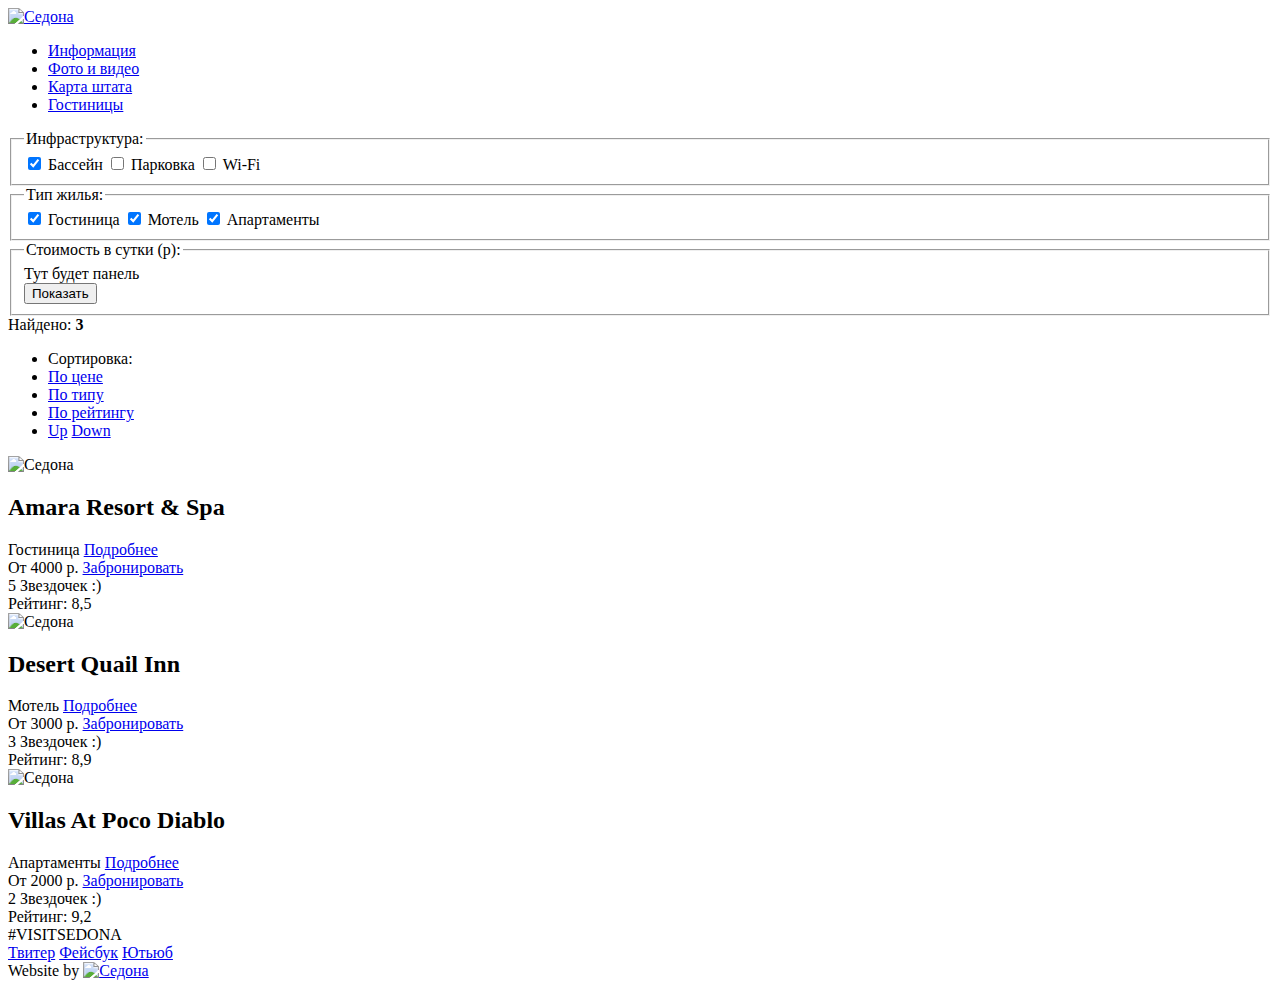
==== hotels.html @ c397ac12 "описание отелей разбили на div столб." ====
<!DOCTYPE html>
<html>

<head>
    <meta charset="utf-8">
    <title>Гостиница</title>
</head>

<body>
    <div class="container">
        <!--HEADER-->
        <header class="page-header">
            <a class="image" href="index.html">
                <img src="http://placehold.it/150x100" alt="Седона" width="150" height="100">
            </a>

            <nav class="main-nav">
                <ul>
                    <li>
                        <a href="#" class="btn">Информация</a>
                    </li>
                    <li>
                        <a href="#" class="btn">Фото и видео</a>
                    </li>

                    <li>
                        <a href="#" class="btn">Карта штата</a>
                    </li>
                    <li>
                        <a href="#" class="btn">Гостиницы</a>
                    </li>
                </ul>
            </nav>
        </header>
        <!--HEADER END-->

        <main>
            <!-- Главное окно - форма, блок фильтра поиска, результаты поиска -->
            <form class="search-hotels-form" action="#" method="get">
                <fieldset>
                    <legend>Инфраструктура:</legend>
                    <input name="arr-infrastructure[]" type="checkbox" id="checkbox-1" checked>
                    <label for="checkbox-1">Бассейн</label>
                    <input name="arr-infrastructure[]" type="checkbox" id="checkbox-2">
                    <label for="checkbox-2">Парковка</label>
                    <input name="arr-infrastructure[]" type="checkbox" id="checkbox-3">
                    <label for="checkbox-3">Wi-Fi</label>
                </fieldset>
                <fieldset>
                    <legend>Тип жилья:</legend>
                    <input name="arr-type-property[]" type="checkbox" id="checkbox-4" checked>
                    <label for="checkbox-4">Гостиница</label>
                    <input name="arr-type-property[]" type="checkbox" id="checkbox-5" checked>
                    <label for="checkbox-5">Мотель</label>
                    <input name="arr-type-property[]" type="checkbox" id="checkbox-6" checked>
                    <label for="checkbox-6">Апартаменты</label>
                </fieldset>
                <fieldset class="slider-form">
                    <legend>Стоимость в сутки (р):</legend>
                    <div>Тут будет панель</div>
                    <button type="submit">Показать</button>
                </fieldset>
            </form>

            <div class="rezult-sort">
                <div class="filter-left-wrapper clearfix">
                    <span class="search-sum">Найдено: <b>3</b></span>
                    <ul class="sort-list">
                        <li class="sort-item sort">Сортировка:</li>
                        <li class="sort-item active"><a href="#">По цене</a></li>
                        <li class="sort-item"><a href="#">По типу</a></li>
                        <li class="sort-item"><a href="#">По рейтингу</a></li>
                        <li class="sort-item arrows">
                            <a class="icon-up-dir" href="#">Up</a>
                            <a class="icon-down-dir active-dir" href="#">Down</a>
                        </li>
                    </ul>
                </div>
            </div>
            <!--ITEM-->
            <article class="result-item">
                <img src="http://placehold.it/150x100" alt="Седона" width="150" height="100">
                <div class="item-info">
                    <h2>Amara Resort &amp; Spa</h2>
                    <div>
                        <span>Гостиница</span>
                        <a href="#" class="btn">Подробнее</a>
                    </div>
                    <div>
                        <span>От 4000 р.</span>
                        <a href="#" class="btn">Забронировать</a>
                    </div>
                </div>
                <div class="rating">
                    <div class="star">5 Звездочек :)</div>
                    <div class="user-rating">Рейтинг: 8,5</div>
                </div>
            </article>
            <!--ITEM END-->
            <!--ITEM-->
            <article class="result-item">
                <img src="http://placehold.it/150x100" alt="Седона" width="150" height="100">
                <div class="item-info">
                    <h2>Desert Quail Inn</h2>
                    <div>
                        <span>Мотель</span>
                        <a href="#" class="btn">Подробнее</a>
                    </div>
                    <div>
                        <span>От 3000 р.</span>
                        <a href="#" class="btn">Забронировать</a>
                    </div>
                </div>
                <div class="rating">
                    <div class="star">3 Звездочек :)</div>
                    <div class="user-rating">Рейтинг: 8,9</div>
                </div>
            </article>
            <!--ITEM END-->
            <!--ITEM-->
            <article class="result-item">
                <img src="http://placehold.it/150x100" alt="Седона" width="150" height="100">
                <div class="item-info">
                    <h2>Villas At Poco Diablo</h2>
                    <div>
                        <span>Апартаменты</span>
                        <a href="#" class="btn">Подробнее</a>
                    </div>
                    <div>
                        <span>От 2000 р.</span>
                        <a href="#" class="btn">Забронировать</a>
                    </div>
                </div>
                <div class="rating">
                    <div class="star">2 Звездочек :)</div>
                    <div class="user-rating">Рейтинг: 9,2</div>
                </div>
            </article>
            <!--ITEM END-->
        </main>
        <!--FOOTER-->
        <footer class="page-footer">
            <div class="footer-tag">
                #VISITSEDONA
            </div>
            <div class="footer-social">
                <a class="socil-btn socil-btn-tw" href="#" target="_blank">Твитер</a>
                <a class="socil-btn socil-btn-fb" href="#" target="_blank">Фейсбук</a>
                <a class="socil-btn socil-btn-youtub" href="#" target="_blank">Ютьюб</a>
            </div>
            <div class="footer-copyright">
                Website by
                <a href="#" target="_blank"><img src="http://placehold.it/150x100" alt="Седона" width="150" height="100"></a>
            </div>
        </footer>
        <!--FOOTER END-->
    </div>
</body>

</html>
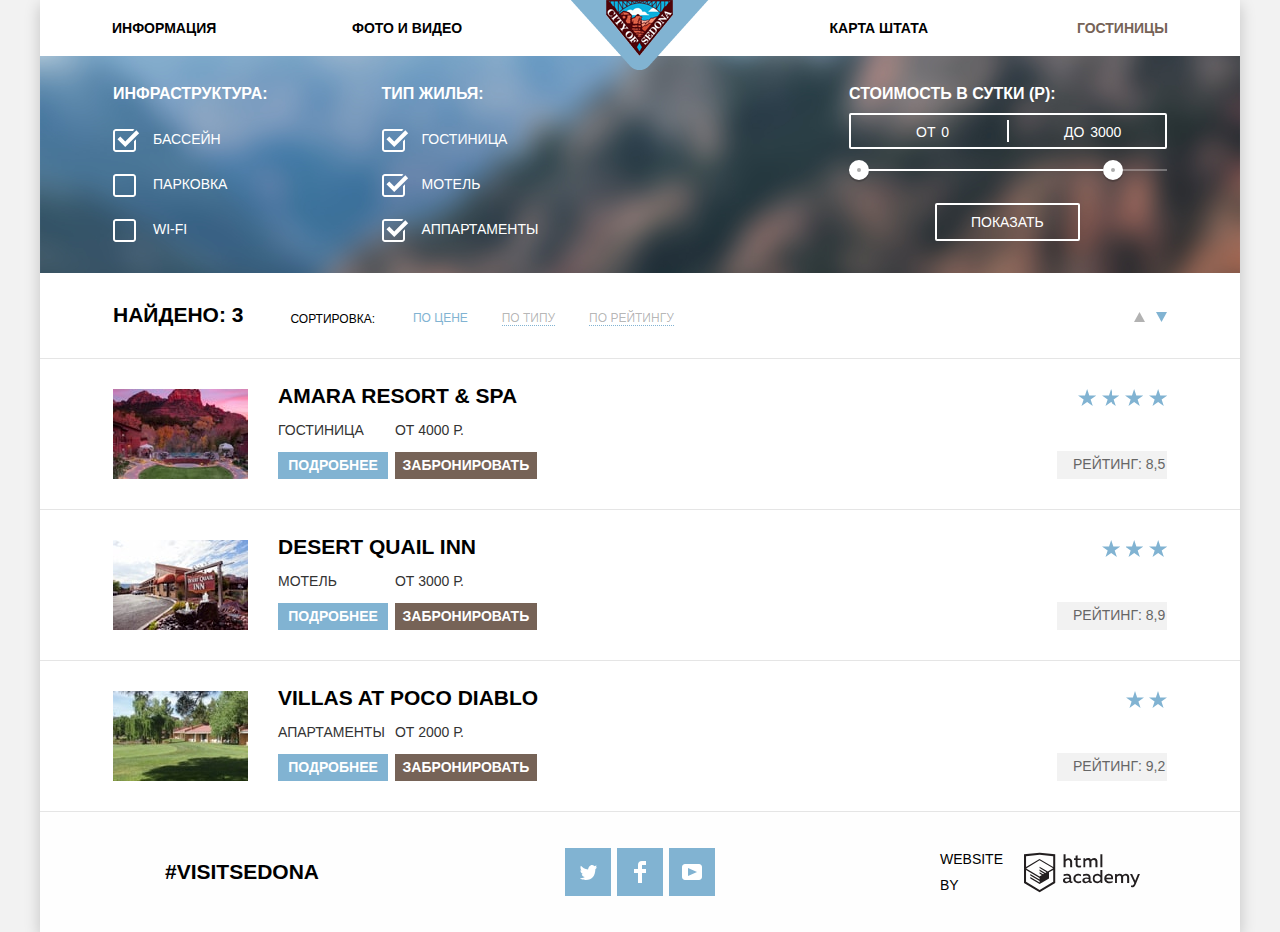
==== commit 0caf42b9: "все кроме интерактивности" ====
--- a/hotels.html
+++ b/hotels.html
@@ -1,159 +1,214 @@
 <!DOCTYPE html>
-<html>
+<html lang="ru">
 
 <head>
     <meta charset="utf-8">
-    <title>Гостиница</title>
+    <title>Выбор гостиницы в Седоне</title>
+    <link href="https://fonts.googleapis.com/css?family=PT+Sans+Narrow:400,700&amp;subset=cyrillic" rel="stylesheet">
+    <link href="css/normalize.css" rel="stylesheet">
+    <link href="css/style.css" rel="stylesheet">
 </head>
 
 <body>
     <div class="container">
-        <!--HEADER-->
         <header class="page-header">
-            <a class="image" href="index.html">
-                <img src="http://placehold.it/150x100" alt="Седона" width="150" height="100">
+            <a class="header-logo" href="index.html">
+                <img src="img/logo.png" alt="Логотип Седона">
             </a>
-
-            <nav class="main-nav">
-                <ul>
-                    <li>
-                        <a href="#" class="btn">Информация</a>
-                    </li>
-                    <li>
-                        <a href="#" class="btn">Фото и видео</a>
-                    </li>
-
-                    <li>
-                        <a href="#" class="btn">Карта штата</a>
-                    </li>
-                    <li>
-                        <a href="#" class="btn">Гостиницы</a>
-                    </li>
+            <nav class="main-navigation">
+                <ul class="site-navigation">
+                    <li><a href="#">Информация</a></li>
+                    <li><a href="#">Фото и видео</a></li>
+                    <li><a href="#">Карта штата</a></li>
+                    <li><a class="site-navigation-current">Гостиницы</a></li>
                 </ul>
             </nav>
         </header>
-        <!--HEADER END-->
-
         <main>
-            <!-- Главное окно - форма, блок фильтра поиска, результаты поиска -->
-            <form class="search-hotels-form" action="#" method="get">
-                <fieldset>
-                    <legend>Инфраструктура:</legend>
-                    <input name="arr-infrastructure[]" type="checkbox" id="checkbox-1" checked>
-                    <label for="checkbox-1">Бассейн</label>
-                    <input name="arr-infrastructure[]" type="checkbox" id="checkbox-2">
-                    <label for="checkbox-2">Парковка</label>
-                    <input name="arr-infrastructure[]" type="checkbox" id="checkbox-3">
-                    <label for="checkbox-3">Wi-Fi</label>
-                </fieldset>
-                <fieldset>
-                    <legend>Тип жилья:</legend>
-                    <input name="arr-type-property[]" type="checkbox" id="checkbox-4" checked>
-                    <label for="checkbox-4">Гостиница</label>
-                    <input name="arr-type-property[]" type="checkbox" id="checkbox-5" checked>
-                    <label for="checkbox-5">Мотель</label>
-                    <input name="arr-type-property[]" type="checkbox" id="checkbox-6" checked>
-                    <label for="checkbox-6">Апартаменты</label>
-                </fieldset>
-                <fieldset class="slider-form">
-                    <legend>Стоимость в сутки (р):</legend>
-                    <div>Тут будет панель</div>
-                    <button type="submit">Показать</button>
-                </fieldset>
-            </form>
-
-            <div class="rezult-sort">
-                <div class="filter-left-wrapper clearfix">
-                    <span class="search-sum">Найдено: <b>3</b></span>
-                    <ul class="sort-list">
-                        <li class="sort-item sort">Сортировка:</li>
-                        <li class="sort-item active"><a href="#">По цене</a></li>
-                        <li class="sort-item"><a href="#">По типу</a></li>
-                        <li class="sort-item"><a href="#">По рейтингу</a></li>
-                        <li class="sort-item arrows">
-                            <a class="icon-up-dir" href="#">Up</a>
-                            <a class="icon-down-dir active-dir" href="#">Down</a>
+            <h1 class="visually-hidden">Выбор гостиницы в Седоне</h1>
+            <section class="filters">
+                <h2 class="visually-hidden">Фильтр гостиниц</h2>
+                <form class="filter-hotels" name="filter-hotels" action="https://echo.htmlacademy.ru" method="get">
+                    <fieldset class="filter-infrastructure">
+                        <legend class="legend legend-checkbox">Инфраструктура:</legend>
+                        <label class="filter-checkbox">
+                <input class="visually-hidden" type="checkbox" name="infrastructure" value="pool" checked>
+                <span class="checkbox-indicator"></span>
+                Бассейн    
+              </label>
+                        <label class="filter-checkbox">
+                <input class="visually-hidden" type="checkbox" name="infrastructure" value="parking">
+                <span class="checkbox-indicator"></span>
+                Парковка
+              </label>
+                        <label class="filter-checkbox">
+                <input class="visually-hidden" type="checkbox" name="infrastructure" value="wi-fi">
+                <span class="checkbox-indicator"></span>
+                WI-FI
+              </label>
+                    </fieldset>
+                    <fieldset class="fillter-hotel-type">
+                        <legend class="legend legend-checkbox">Тип жилья:</legend>
+                        <label class="filter-checkbox">
+                <input class="visually-hidden" type="checkbox" name="type" value="hotel" checked>
+                <span class="checkbox-indicator"></span>
+                Гостиница                
+              </label>
+                        <label class="filter-checkbox">
+                <input class="visually-hidden" type="checkbox" name="type" value="motel" checked>
+                <span class="checkbox-indicator"></span>
+                Мотель              
+              </label>
+                        <label class="filter-checkbox">
+                <input class="visually-hidden" type="checkbox" name="type" value="appartaments" checked>
+                <span class="checkbox-indicator"></span>
+                Аппартаменты
+              </label>
+                    </fieldset>
+                    <fieldset class="filter-hotel-costs">
+                        <legend class="legend">Стоимость в сутки (р):</legend>
+                        <div class="priсe-controls">
+                            <label class="price-min">от 
+                  <input type="text" name="price-min" value="0">
+                </label>
+                            <label class="price-max">до 
+                  <input type="text" name="price-max" value="3000">
+                </label>
+                        </div>
+                        <div class="range-controls">
+                            <div class="scale">
+                                <div class="bar"></div>
+                            </div>
+                            <div class="range-toggle range-toggle-min" tabindex="0">
+                                <span class="visually-hidden">Выбор минимального значения цены</span>
+                            </div>
+                            <div class="range-toggle range-toggle-max" tabindex="0">
+                                <span class="visually-hidden">Выбор максимального значения цены</span>
+                            </div>
+                        </div>
+                        <button type="submit" class="button">Показать</button>
+                    </fieldset>
+                </form>
+            </section>
+            <section class="selection-results">
+                <h2 class="visually-hidden">Сортировка результатов поиска</h2>
+                <p>Найдено:
+                    <span class="number-results">3</span>
+                </p>
+                <p>Сортировка:</p>
+                <ul class="selection-result-type-list">
+                    <li class="selection-result-type-item selection-result-current">По цене</li>
+                    <li class="selection-result-type-item"><a href="#">По типу</a></li>
+                    <li class="selection-result-type-item"><a href="#">По рейтингу</a></li>
+                </ul>
+                <span class="selection-result-ranging">
+            <a href="#">
+              <svg class="icon" xmlns="http://www.w3.org/2000/svg" width="11" height="10" viewBox="0 0 11 10">
+              <path d="M5.5 0L0 10h11z"/>
+              </svg>
+            </a>
+            <a class="selection-result-ranging-current" href="#">
+              <svg class="icon" xmlns="http://www.w3.org/2000/svg" width="11" height="10" viewBox="0 0 11 10">
+              <path d="M5.5 10L0 0h11"/>
+              </svg>
+            </a>
+          </span>
+            </section>
+            <section class="results">
+                <h2 class="visually-hidden">Результаты поиска</h2>
+                <ul class="results-list">
+                    <li class="results-item">
+                        <img src="img/amara-resort-and-spa.jpg" width="135" height="90" alt="Фото Amara resort &amp; spa">
+                        <div class="about-hotel">
+                            <p class="hotel-name">
+                                <a href="#">Amara resort &amp; spa</a>
+                            </p>
+                            <span class="hotel-type">Гостиница</span>
+                            <span class="hotel-costs">от 4000 Р.</span>
+                            <button type="button" class="button more-button">Подробнее</button>
+                            <button type="button" class="button reservation-button">Забронировать</button>
+                        </div>
+                        <div class="rating">
+                            <p class="star four-star">
+                                <span class="visually-hidden">Четыре звезды</span>
+                            </p>
+                            <p class="rating-value">Рейтинг: 8,5</p>
+                        </div>
+                    </li>
+                    <li class="results-item">
+                        <img src="img/desert-quail-inn.jpg" width="135" height="90" alt="Фото Desert quail inn">
+                        <div class="about-hotel">
+                            <p class="hotel-name">
+                                <a href="#">Desert quail inn</a>
+                            </p>
+                            <span class="hotel-type">Мотель</span>
+                            <span class="hotel-costs">от 3000 Р.</span>
+                            <button type="button" class="button more-button">Подробнее</button>
+                            <button type="button" class="button reservation-button">Забронировать</button>
+                        </div>
+                        <div class="rating">
+                            <p class="star three-star">
+                                <span class="visually-hidden">Три звезды</span>
+                            </p>
+                            <p class="rating-value">Рейтинг: 8,9</p>
+                        </div>
+                    </li>
+                    <li class="results-item">
+                        <img src="img/villas-at-poco-diablo.jpg" width="135" height="90" alt="Фото Villas at poco Diablo">
+                        <div class="about-hotel">
+                            <p class="hotel-name">
+                                <a href="#">Villas at poco Diablo</a>
+                            </p>
+                            <span class="hotel-type">Апартаменты</span>
+                            <span class="hotel-costs">от 2000 Р.</span>
+                            <button type="button" class="button more-button">Подробнее</button>
+                            <button type="button" class="button reservation-button">Забронировать</button>
+                        </div>
+                        <div class="rating">
+                            <p class="star two-star">
+                                <span class="visually-hidden">Две звезды</span>
+                            </p>
+                            <p class="rating-value">Рейтинг: 9,2</p>
+                        </div>
+                    </li>
+                </ul>
+            </section>
+            <!--end .results -->
+        </main>
+        <footer class="main-footer">
+            <div class="footer-container">
+                <p class="footer-text">#VISITSEDONA</p>
+                <div class="footer-social">
+                    <ul>
+                        <li>
+                            <a class="social-button" href="#">
+                                <span class="visually-hidden">Twitter</span>
+                                <svg xmlns="http://www.w3.org/2000/svg" xmlns:xlink="http://www.w3.org/1999/xlink" width="17" height="15" viewBox="0 0 17 15"><path fill="#FFF" d="M10.95.144c1.685-.496 2.984.27 3.577 1.179.673-.231 1.331-.481 2.011-.708a2.345 2.345 0 0 1-.857 1.768c.685.17 1.304-.491 1.304-.491-.169 1-1.006 1.788-1.563 2.024-.231 6.75-3.175 11.217-10.077 11.082h-.446c-.41 0-4.164-.46-4.898-1.887 2.271.196 3.893-.422 4.693-1.177-.96-.3-2.679-.477-2.979-2.95.349.106.564.228 1.19.119C1.705 8.247.374 7.53.448 5.33c.285.328 1.067.536 1.34.472C1.085 5.561-.182 2.442.894.85c1.818 1.854 3.735 3.606 7.152 3.773C8.254 2.33 9.183.793 10.95.144z"/></svg>
+                            </a>
+                        </li>
+                        <li>
+                            <a class="social-button" href="#">
+                                <span class="visually-hidden">Facebook</span>
+                                <svg xmlns="http://www.w3.org/2000/svg" width="12" height="22" viewBox="0 0 12 22"><path fill="#FFF" d="M12 4V0H8a4 4 0 0 0-4 4v4H0v4h4v10h4V12h4V8H8V4h4z"/></svg>
+                            </a>
+                        </li>
+                        <li>
+                            <a class="social-button" href="#">
+                                <span class="visually-hidden">Youtube</span>
+                                <svg xmlns="http://www.w3.org/2000/svg" xmlns:xlink="http://www.w3.org/1999/xlink" width="20" height="16" viewBox="0 0 20 16"><path fill="#FFF" d="M17 0H3C1.35 0 0 1.35 0 3v10c0 1.65 1.35 3 3 3h14c1.65 0 3-1.35 3-3V3c0-1.65-1.35-3-3-3zM6.027 11.998V4.002L15.014 8l-8.987 3.998z"/></svg>
+                            </a>
                         </li>
                     </ul>
                 </div>
-            </div>
-            <!--ITEM-->
-            <article class="result-item">
-                <img src="http://placehold.it/150x100" alt="Седона" width="150" height="100">
-                <div class="item-info">
-                    <h2>Amara Resort &amp; Spa</h2>
-                    <div>
-                        <span>Гостиница</span>
-                        <a href="#" class="btn">Подробнее</a>
-                    </div>
-                    <div>
-                        <span>От 4000 р.</span>
-                        <a href="#" class="btn">Забронировать</a>
-                    </div>
+                <div class="copyright">
+                    <p class="copyright-text">website by</p>
+                    <a class="logohtmlacademy" href="https://htmlacademy.ru/intensive/htmlcss">
+                        <span class="visually-hidden">html academy</span>
+                        <svg id="Layer_1" data-name="Layer 1" xmlns="http://www.w3.org/2000/svg" width="116" height="41" viewBox="0 0 108.08 36.85"><title>logo-htmlacademy-small1</title><path d="M44.61,26.88a2,2,0,0,0,.55-0.1v1.33a3.25,3.25,0,0,1-1.18.21,1.67,1.67,0,0,1-1.67-1,4.84,4.84,0,0,1-3.14,1.08c-1.51,0-2.91-.83-2.91-2.55,0-2.13,2-2.79,3.71-2.79a11.08,11.08,0,0,1,2.17.25v-0.3c0-1-.76-1.77-2.19-1.77a7.42,7.42,0,0,0-3,.64v-1.7a10.21,10.21,0,0,1,3.19-.55c2.36,0,3.81,1.12,3.81,3.65v3a0.54,0.54,0,0,0,.49.59h0.17Zm-6.44-1.13A1.35,1.35,0,0,0,39.63,27h0.11a3.39,3.39,0,0,0,2.41-1V24.58a9.72,9.72,0,0,0-1.81-.21c-1,0-2.16.33-2.16,1.38h0Zm12.36-6.11a5,5,0,0,1,2.57.64V22a4.08,4.08,0,0,0-2.3-.7,2.75,2.75,0,1,0,0,5.49,5,5,0,0,0,2.43-.64v1.71a6.27,6.27,0,0,1-2.76.57A4.21,4.21,0,0,1,46,24.51q0-.21,0-0.41a4.32,4.32,0,0,1,4.18-4.46h0.38Zm12.17,7.24a2,2,0,0,0,.55-0.1v1.33a3.25,3.25,0,0,1-1.18.21,1.67,1.67,0,0,1-1.67-1,4.84,4.84,0,0,1-3.14,1.08c-1.51,0-2.91-.83-2.91-2.55,0-2.13,2-2.79,3.71-2.79a11.08,11.08,0,0,1,2.17.25v-0.3c0-1-.76-1.77-2.19-1.77a7.42,7.42,0,0,0-3,.64v-1.7a10.21,10.21,0,0,1,3.19-.55c2.36,0,3.81,1.12,3.81,3.65v3a0.54,0.54,0,0,0,.49.59h0.17Zm-6.44-1.13A1.35,1.35,0,0,0,57.73,27h0.11a3.39,3.39,0,0,0,2.41-1V24.58a9.72,9.72,0,0,0-1.81-.21c-1.06,0-2.16.33-2.16,1.38h0ZM73,16V28.2H71.35V26.88a3.88,3.88,0,0,1-3.19,1.54,4.4,4.4,0,0,1,0-8.78,3.81,3.81,0,0,1,3,1.3V16H73Zm-4.53,5.22a2.76,2.76,0,1,0,0,5.52A2.86,2.86,0,0,0,71.15,25V23A2.91,2.91,0,0,0,68.49,21.27ZM79,19.64c3.31,0,4.46,2.68,3.92,5.09H76.7c0.21,1.5,1.67,2.11,3.19,2.11a6.11,6.11,0,0,0,2.64-.59v1.6a7.14,7.14,0,0,1-3,.57C77,28.42,74.78,27,74.78,24a4.18,4.18,0,0,1,4-4.39H79Zm0.09,1.54a2.28,2.28,0,0,0-2.44,2.1v0.06H81.3A2,2,0,0,0,79.13,21.18Zm5.73,7V19.87h1.65v1a3.81,3.81,0,0,1,2.78-1.27A2.86,2.86,0,0,1,91.89,21a4.12,4.12,0,0,1,2.91-1.33A3.06,3.06,0,0,1,98,23V28.2h-1.9V23.05a1.59,1.59,0,0,0-1.42-1.75H94.42a2.8,2.8,0,0,0-2.07,1.12V28.2h-1.9V23.05A1.59,1.59,0,0,0,89,21.31H88.8a3,3,0,0,0-2.21,1.29v5.63H84.86Zm21.31-8.33h1.9l-3.91,9.46c-0.9,2.17-2.09,2.86-3.35,2.86a4.76,4.76,0,0,1-1.1-.14V30.46a2.86,2.86,0,0,0,.85.12c0.9,0,1.58-.64,2.07-1.9l0.17-.42-4-8.4h2l2.86,6.29ZM38.73,1.46V6.22a3.81,3.81,0,0,1,2.7-1.14,3.25,3.25,0,0,1,3.44,3.4v5.15H43V8.72a1.81,1.81,0,0,0-1.61-2h-0.3a2.93,2.93,0,0,0-2.32,1.39v5.52h-1.9V1.46h1.9ZM49.94,2.31v3h3V6.91h-3v3.81c0,1.1.5,1.46,1.58,1.46a4.49,4.49,0,0,0,1.69-.33v1.6A6.8,6.8,0,0,1,51,13.8a2.55,2.55,0,0,1-2.86-2.74V6.89H46.58V5.26h1.5V2.74Zm5.4,11.31V5.28H57v1A3.81,3.81,0,0,1,59.77,5a2.86,2.86,0,0,1,2.6,1.33A4.12,4.12,0,0,1,65.28,5,3.06,3.06,0,0,1,68.44,8.4v5.21h-1.9V8.46a1.59,1.59,0,0,0-1.42-1.75H64.89a2.8,2.8,0,0,0-2.07,1.12v5.78h-1.9V8.46A1.59,1.59,0,0,0,59.5,6.71H59.27A3,3,0,0,0,57.06,8v5.63H55.34ZM71.17,1.45H73V13.6H71.17V1.45ZM14.71,0H14.55L0,1.54V28.21l14.55,8.66,14.55-8.66V1.54Zm12.5,27.1L14.55,34.64,1.9,27.12V16.18l12.59,7.5V25L5.86,19.9v1.31l8.68,5.21v1.39L5.87,22.65V24l8.68,5.21,8.75-5.24V18.31L27.2,16V27.12Zm0-12.53-3.48,2-1.6,1L14.51,13v1.31L21,18.23H21l-0.14.09-1,.54-5.37-3.2V17l4.24,2.52-1,.67-3.2-1.9v1.31l2.1,1.24L14.5,22.1,2,14.65,14.51,7.11Zm0-1.32L14.49,5.76,1.91,13.25v-10L14.56,1.92,27.21,3.25v10h0Z" transform="translate(0 -0.02)" fill="#231f20"/></svg>
+                    </a>
                 </div>
-                <div class="rating">
-                    <div class="star">5 Звездочек :)</div>
-                    <div class="user-rating">Рейтинг: 8,5</div>
-                </div>
-            </article>
-            <!--ITEM END-->
-            <!--ITEM-->
-            <article class="result-item">
-                <img src="http://placehold.it/150x100" alt="Седона" width="150" height="100">
-                <div class="item-info">
-                    <h2>Desert Quail Inn</h2>
-                    <div>
-                        <span>Мотель</span>
-                        <a href="#" class="btn">Подробнее</a>
-                    </div>
-                    <div>
-                        <span>От 3000 р.</span>
-                        <a href="#" class="btn">Забронировать</a>
-                    </div>
-                </div>
-                <div class="rating">
-                    <div class="star">3 Звездочек :)</div>
-                    <div class="user-rating">Рейтинг: 8,9</div>
-                </div>
-            </article>
-            <!--ITEM END-->
-            <!--ITEM-->
-            <article class="result-item">
-                <img src="http://placehold.it/150x100" alt="Седона" width="150" height="100">
-                <div class="item-info">
-                    <h2>Villas At Poco Diablo</h2>
-                    <div>
-                        <span>Апартаменты</span>
-                        <a href="#" class="btn">Подробнее</a>
-                    </div>
-                    <div>
-                        <span>От 2000 р.</span>
-                        <a href="#" class="btn">Забронировать</a>
-                    </div>
-                </div>
-                <div class="rating">
-                    <div class="star">2 Звездочек :)</div>
-                    <div class="user-rating">Рейтинг: 9,2</div>
-                </div>
-            </article>
-            <!--ITEM END-->
-        </main>
-        <!--FOOTER-->
-        <footer class="page-footer">
-            <div class="footer-tag">
-                #VISITSEDONA
-            </div>
-            <div class="footer-social">
-                <a class="socil-btn socil-btn-tw" href="#" target="_blank">Твитер</a>
-                <a class="socil-btn socil-btn-fb" href="#" target="_blank">Фейсбук</a>
-                <a class="socil-btn socil-btn-youtub" href="#" target="_blank">Ютьюб</a>
-            </div>
-            <div class="footer-copyright">
-                Website by
-                <a href="#" target="_blank"><img src="http://placehold.it/150x100" alt="Седона" width="150" height="100"></a>
             </div>
         </footer>
-        <!--FOOTER END-->
     </div>
 </body>
 
--- a/css/style.css
+++ b/css/style.css
@@ -0,0 +1,994 @@
+﻿body {
+    margin: 0px;
+    padding: 0px;
+    font-family: "PT Sans", Arial, sans-serif;
+    font-size: 14px;
+    line-height: 21px;
+    font-weight: normal;
+    text-transform: uppercase;
+    color: #333333;
+    background-color: #f2f2f2;
+}
+
+a {
+    text-decoration: none;
+}
+
+.container {
+    width: 1200px;
+    margin: 0 auto;
+    background-color: #ffffff;
+    box-shadow: 0 5px 15px 0 rgba(0, 1, 1, 0.2);
+}
+
+.visually-hidden {
+    position: absolute;
+    width: 1px;
+    height: 1px;
+    margin: -1px;
+    border: 0;
+    padding: 0;
+    clip: rect(0 0 0 0);
+    overflow: hidden;
+}
+
+.page-header {
+    position: relative;
+}
+
+.header-logo {
+    position: absolute;
+    top: 0px;
+    left: 531px;
+}
+
+.main-navigation {
+    font-size: 14px;
+    line-height: 26px;
+    font-weight: bold;
+    color: #000000;
+}
+
+.site-navigation {
+    display: flex;
+    width: 1056px;
+    margin: 0 72px;
+    padding: 0;
+    flex-wrap: wrap;
+    list-style: none;
+}
+
+.site-navigation li {
+    width: 240px;
+    padding: 15px 0;
+}
+
+.site-navigation li:nth-child(4n+2) {
+    margin-right: auto;
+}
+
+.site-navigation li:nth-child(4n+1),
+.site-navigation li:nth-child(4n+2) {
+    text-align: left;
+}
+
+.site-navigation li:nth-child(4n+3),
+.site-navigation li:nth-child(4n+4) {
+    text-align: right;
+}
+
+.site-navigation a {
+    color: #000000;
+}
+
+.site-navigation a:hover,
+.site-navigation a:focus {
+    color: #81b3d2;
+}
+
+.site-navigation a:active {
+    color: rgba(0, 0, 0, 0.3);
+}
+
+.site-navigation .site-navigation-current,
+.site-navigation .site-navigation-current:hover,
+.site-navigation .site-navigation-current:focus,
+.site-navigation .site-navigation-current:active {
+    color: #766357;
+}
+
+
+/* тело индекса*/
+
+.info-sedona {
+    text-align: center;
+}
+
+.promo-container {
+    width: 570px;
+    margin: 50px auto 0 auto;
+}
+
+.promo-title {
+    margin: 0 0 30px 0;
+    font-size: 21px;
+    line-height: 26px;
+    font-weight: bold;
+    color: #000000;
+}
+
+.promo-container p {
+    margin: 0 0 55px 0;
+}
+
+.main-reasons {
+    display: flex;
+    justify-content: space-between;
+    background-color: #81b3d2;
+}
+
+.main-reasons span
+/* доработать  отступ*/
+
+.reason-item {
+    padding: 0 45px;
+    text-align: center;
+    color: #ffffff;
+}
+
+.main-reasons:nth-child(2) .reason-item {
+    padding: 0 60px;
+}
+
+.features {
+    display: -webkit-box;
+    display: -ms-flexbox;
+    display: flex;
+    -webkit-box-pack: justify;
+    -ms-flex-pack: justify;
+    justify-content: space-between;
+    background-color: #81b3d2;
+}
+
+.features-text {
+    -webkit-box-sizing: border-box;
+    box-sizing: border-box;
+    width: 400px;
+    padding: 0 45px;
+    text-align: center;
+    color: #ffffff;
+}
+
+.features:nth-child(2) .features-text {
+    padding: 0 60px;
+}
+
+.features-text-title {
+    width: 200px;
+    margin: 45px auto 2px auto;
+    font-size: 21px;
+    line-height: 21px;
+    font-weight: bold;
+}
+
+.features-photo {
+    -webkit-box-sizing: border-box;
+    box-sizing: border-box;
+    width: 800px;
+    line-height: 0;
+}
+
+.features-text p {
+    margin: 23px auto;
+}
+
+.our-services-list {
+    display: flex;
+    margin: 0;
+    padding: 0;
+    list-style: none;
+    text-align: center;
+}
+
+.our-services-item {
+    width: 400px;
+}
+
+.our-services-title {
+    margin: 0;
+    padding-top: 160px;
+    padding-bottom: 25px;
+    font-size: 21px;
+    line-height: 21px;
+    font-weight: bold;
+    color: #000000;
+}
+
+.our-services-item:first-child {
+    background-image: url("../img/icon-house.svg");
+    background-repeat: no-repeat;
+    background-position: 162px 60px;
+}
+
+.our-services-item:nth-child(2) {
+    background-image: url("../img/icon-burger.svg");
+    background-repeat: no-repeat;
+    background-position: 159px 61px;
+}
+
+.our-services-item:last-child {
+    background-image: url("../img/icon-gift.svg");
+    background-repeat: no-repeat;
+    background-position: 168px 56px;
+}
+
+.our-services-item p {
+    padding: 0 50px 0 50px;
+    margin: 0 0 82px 0;
+}
+
+.advantages {
+    padding-bottom: 40px;
+    margin-bottom: 47px;
+    text-align: center;
+    background-color: #eeeeee;
+}
+
+.advantages-list {
+    display: flex;
+    margin: 0;
+    padding: 0;
+    list-style: none;
+}
+
+.advantages-item {
+    width: 400px;
+}
+
+.advantages h3 {
+    width: 120px;
+    margin: 48px auto 25px auto;
+    font-size: 21px;
+    line-height: 21px;
+    font-weight: bold;
+    color: #000000;
+}
+
+.advantages p {
+    margin: 20px auto;
+    width: 270px;
+}
+
+.hotel-search {
+    position: relative;
+    text-align: center;
+}
+
+.hotel-search p {
+    margin: 25px 0 0 0;
+    font-size: 14px;
+    line-height: 24px;
+}
+
+.hotel-search b {
+    font-size: 30px;
+    line-height: 36px;
+    font-weight: bold;
+}
+
+.button {
+    font-family: "PT Sans", Arial, sans-serif;
+    font-size: 21px;
+    line-height: 26px;
+    font-weight: bold;
+    text-transform: uppercase;
+    text-align: center;
+    vertical-align: middle;
+    color: #ffffff;
+    border: none;
+}
+
+.hotel-search-button {
+    box-sizing: border-box;
+    width: 568px;
+    height: 86px;
+    margin-top: 47px;
+}
+
+.hotel-search-button,
+.reservation-button {
+    background-color: #766357;
+}
+
+.hotel-search-button:hover,
+.hotel-search-button:focus,
+.reservation-button:hover,
+.reservation-button:focus {
+    background-color: #604e43;
+}
+
+.hotel-search-button:active,
+.reservation-button:active {
+    background-color: #503e33;
+    color: rgba(255, 255, 255, 0.3);
+}
+
+.search-form {
+    position: absolute;
+    bottom: -396px;
+    left: 316px;
+    min-height: 396px;
+    width: 568px;
+    box-sizing: border-box;
+    padding: 55px;
+    background-color: #ffffff;
+    box-shadow: 0 7px 15px 0 rgba(0, 1, 1, 0.15);
+}
+
+.form-hotel-search {
+    display: flex;
+    flex-wrap: wrap;
+    justify-content: space-between;
+    font-size: 14px;
+    line-height: 26px;
+    font-weight: bold;
+    color: #000000;
+}
+
+.form-hotel-search-item {
+    position: relative;
+    display: flex;
+    margin-bottom: 29px;
+    justify-content: space-between;
+    width: 458px;
+}
+
+.half-line {
+    width: 226px;
+    margin-bottom: 54px;
+}
+
+.half-line:last-of-type label {
+    padding-left: 52px;
+}
+
+.form-hotel-search label {
+    display: block;
+    box-sizing: border-box;
+    width: 100px;
+    height: 38px;
+    padding: 6px 0;
+    text-align: left;
+}
+
+.icon-button {
+    width: 40px;
+    height: 38px;
+    padding: 0;
+    margin: 0;
+    background-color: #f2f2f2;
+    border: none;
+}
+
+.calendar {
+    display: flex;
+    position: absolute;
+    top: 0;
+    right: 0;
+    justify-content: center;
+    align-items: center;
+    fill: #cacaca;
+}
+
+.calendar:hover,
+.calendar:focus {
+    fill: #000000;
+}
+
+.calendar:active {
+    fill: #81b3d2;
+}
+
+.minus {
+    position: absolute;
+    top: 0;
+    right: 74px;
+}
+
+.minus:after {
+    content: "";
+    position: absolute;
+    top: 18px;
+    left: 14px;
+    width: 12px;
+    height: 3px;
+    background-image: url("../img/plus-minus.png");
+    background-repeat: no-repeat;
+    background-position: 0 -4px;
+}
+
+.plus {
+    position: absolute;
+    top: 0;
+    right: 0;
+}
+
+.plus:after {
+    content: "";
+    position: absolute;
+    top: 14px;
+    right: 14px;
+    width: 11px;
+    height: 11px;
+    background-image: url("../img/plus-minus.png");
+    background-repeat: no-repeat;
+    background-position: -19px 0;
+}
+
+.minus:hover:after,
+.minus:focus:after {
+    background-position: -37px -4px;
+}
+
+.minus:active:after {
+    background-position: -74px -4px;
+}
+
+.plus:hover:after,
+.plus:focus:after {
+    background-position: -56px 0;
+}
+
+.plus:active:after {
+    background-position: -93px 0;
+}
+
+.input-date {
+    display: block;
+    box-sizing: border-box;
+    width: 306px;
+    height: 38px;
+    padding-left: 10px;
+    margin-right: 40px;
+}
+
+.input-number {
+    width: 34px;
+    height: 38px;
+    padding-left: 10px;
+    margin: 0 40px;
+    box-sizing: border-box;
+}
+
+.form-hotel-search-button {
+    width: 460px;
+    height: 60px;
+}
+
+.form-hotel-search-button,
+.more-button {
+    background-color: #81b3d2;
+}
+
+.form-hotel-search-button:hover,
+.form-hotel-search-button:focus,
+.more-button:hover,
+.more-button:focus {
+    background-color: #669ec0;
+}
+
+.form-hotel-search-button:active,
+.more-button:active {
+    background-color: #5496bd;
+    color: rgba(255, 255, 255, 0.3);
+}
+
+.form-hotel-search input {
+    font-size: 14px;
+    line-height: 26px;
+    font-weight: bold;
+    text-transform: uppercase;
+    color: #000000;
+    background-color: #f2f2f2;
+    border: 2px solid transparent;
+}
+
+.form-hotel-search input:hover {
+    background-color: #ebebed;
+}
+
+.form-hotel-search input:focus {
+    background-color: #ffffff;
+    border: 2px solid #e5e5e5;
+    outline: none;
+}
+
+.map {
+    line-height: 0;
+}
+
+.map+.footer-container {
+    position: relative;
+    margin-top: -120px;
+    z-index: 1;
+}
+
+.footer-container {
+    display: flex;
+    min-height: 120px;
+    width: 1200px;
+    justify-content: space-between;
+    align-items: center;
+    background-color: rgba(254, 254, 254, 0.9);
+}
+
+.footer-text {
+    width: 150px;
+    margin: 0 250px 0 125px;
+    font-size: 21px;
+    line-height: 26px;
+    font-weight: bold;
+    text-align: center;
+    color: #000000;
+}
+
+.footer-social ul {
+    display: flex;
+    width: 150px;
+    margin: 0;
+    padding: 0;
+    flex-wrap: wrap;
+    justify-content: space-between;
+    list-style: none;
+    text-align: center;
+}
+
+.social-button {
+    display: flex;
+    width: 46px;
+    height: 48px;
+    align-items: center;
+    justify-content: center;
+    background-color: #81b3d2;
+}
+
+.social-button:hover,
+.social-button:focus {
+    background-color: #669ec0;
+}
+
+.social-button:active {
+    background-color: #5496bd;
+}
+
+.social-button:active path {
+    opacity: 0.3;
+}
+
+.copyright {
+    display: flex;
+    width: 200px;
+    margin: 0 100px 0 auto;
+    align-items: center;
+    justify-content: space-between;
+}
+
+.copyright-text {
+    margin: 0;
+    padding: 0;
+    font-size: 14px;
+    line-height: 26px;
+    color: #000000;
+}
+
+.logohtmlacademy {
+    display: flex;
+    width: 116px;
+    height: 41px;
+    align-items: center;
+    justify-content: center;
+}
+
+.logohtmlacademy:hover path,
+.logohtmlacademy:focus path {
+    fill: #81b3d2;
+}
+
+.logohtmlacademy:active path {
+    fill: #bdbbbc;
+}
+
+.filters {
+    min-height: 217px;
+    box-sizing: border-box;
+    padding: 27px 73px 0 73px;
+    font-size: 14px;
+    line-height: 21px;
+    color: #ffffff;
+    background-image: url("../img/filter-background.png");
+    background-color: #81b3d2;
+    background-repeat: no-repeat;
+}
+
+.filter-hotels {
+    display: flex;
+    justify-content: space-between;
+}
+
+.filter-hotels fieldset {
+    padding: 0;
+    border: none;
+}
+
+.legend {
+    margin-bottom: 9px;
+    font-size: 16px;
+    line-height: 21px;
+    font-weight: bold;
+}
+
+.legend-checkbox {
+    margin-bottom: 25px;
+}
+
+.filter-infrastructure {
+    box-sizing: border-box;
+    width: 140px;
+    margin: 0 114px 0 0;
+}
+
+.fillter-hotel-type {
+    box-sizing: border-box;
+    width: 140px;
+    margin: 0 auto 0 0;
+}
+
+.filter-hotel-costs {
+    box-sizing: border-box;
+    width: 318px;
+    margin: 0;
+}
+
+.filter-checkbox {
+    position: relative;
+    display: block;
+    padding-left: 40px;
+    margin-bottom: 24px;
+    cursor: pointer;
+}
+
+.filter-checkbox input[type="checkbox"]+.checkbox-indicator {
+    position: absolute;
+    top: 0;
+    left: 0;
+    width: 23px;
+    height: 23px;
+    background-image: url("../img/checkbox-off.svg");
+    background-repeat: no-repeat;
+}
+
+.filter-checkbox input[type="checkbox"]:checked+.checkbox-indicator {
+    position: absolute;
+    top: 0;
+    left: 0;
+    width: 27px;
+    height: 23px;
+    background-image: url("../img/checkbox-on.svg");
+    background-repeat: no-repeat;
+}
+
+.filter-checkbox input[type="checkbox"]:focus+.checkbox-indicator {
+    outline: thin dotted;
+    outline: 5px auto -webkit-focus-ring-color;
+}
+
+.filter-checkbox input[type="checkbox"]:disabled+.checkbox-indicator {
+    position: absolute;
+    top: 0;
+    left: 0;
+    width: 23px;
+    height: 23px;
+    background-image: url("../img/checkbox-off.svg");
+    background-repeat: no-repeat;
+    opacity: 0.4;
+}
+
+.priсe-controls {
+    position: relative;
+    box-sizing: border-box;
+    height: 36px;
+    margin-bottom: 20px;
+    font-size: 0;
+    border: 2px solid #ffffff;
+    border-radius: 2px;
+}
+
+.priсe-controls:after {
+    content: "";
+    position: absolute;
+    top: 50%;
+    left: 50%;
+    width: 2px;
+    height: 22px;
+    background-color: #ffffff;
+    transform: translate(-50%, -50%);
+}
+
+.priсe-controls label {
+    width: 90px;
+    padding-left: 65px;
+    display: inline-block;
+    font-size: 14px;
+    line-height: 32px;
+    vertical-align: top;
+    cursor: pointer;
+}
+
+.priсe-controls .price-max {
+    padding-left: 58px;
+}
+
+.priсe-controls input {
+    width: 50px;
+    margin: 0;
+    font: inherit;
+    color: inherit;
+    background: none;
+    border: none;
+    outline: none;
+}
+
+.range-controls {
+    position: relative;
+    margin-bottom: 32px;
+}
+
+.range-controls .scale {
+    height: 2px;
+    background-color: rgba(255, 255, 255, 0.3)
+}
+
+.range-controls .bar {
+    width: 80%;
+    height: 2px;
+    background-color: #ffffff;
+}
+
+.range-toggle {
+    position: absolute;
+    top: -9px;
+    width: 4px;
+    height: 4px;
+    background-color: #ababab;
+    border: 8px solid #ffffff;
+    border-radius: 50%;
+    box-shadow: 0 2px 1px 0 rgba(0, 1, 1, 0.2);
+    cursor: pointer;
+}
+
+.range-toggle:hover,
+.range-toggle:focus {
+    background-color: #1c4f80;
+    border: 9px solid #ffffff;
+}
+
+.range-toggle-min {
+    left: 0;
+}
+
+.range-toggle-max {
+    left: 80%;
+}
+
+.filter-hotels button {
+    display: block;
+    box-sizing: border-box;
+    min-height: 38px;
+    margin: 0 0 0 86px;
+    padding: 6px 34px;
+    background-color: transparent;
+    font: inherit;
+    border: 2px solid #ffffff;
+    border-radius: 2px;
+    outline: none;
+    cursor: pointer;
+}
+
+.filter-hotels button:hover,
+.filter-hotels button:focus {
+    color: #000000;
+    background-color: #ffffff;
+}
+
+.selection-results {
+    display: flex;
+    box-sizing: border-box;
+    min-height: 86px;
+    padding: 0 73px 30px 73px;
+    justify-content: space-between;
+    align-items: flex-end;
+    border-bottom: 1px solid #e5e5e5;
+}
+
+.selection-results p:first-of-type {
+    margin: 0 47px 0 0;
+    font-size: 21px;
+    line-height: 26px;
+    font-weight: bold;
+    color: #000000;
+}
+
+.selection-results p {
+    margin: 0 38px 0 0;
+    font-size: 12px;
+    line-height: 18px;
+    color: #000000;
+}
+
+.selection-result-type-list {
+    margin: 0 auto 0 0;
+    padding: 0;
+    list-style: none;
+}
+
+.selection-result-type-item {
+    display: inline;
+    margin-right: 30px;
+}
+
+.selection-result-current {
+    font-size: 12px;
+    line-height: 18px;
+    color: #81b3d2;
+}
+
+.selection-result-type-item a {
+    font-size: 12px;
+    line-height: 18px;
+    color: rgba(0, 0, 0, 0.3);
+    border-bottom: 1px dotted #81b3d2;
+}
+
+.selection-result-type-item a:hover,
+.selection-result-type-item a:focus {
+    color: #81b3d2;
+    border-bottom: 1px dotted #81b3d2;
+}
+
+.selection-result-type-item a:active {
+    color: #000000;
+    border-bottom: none;
+}
+
+.icon {
+    fill: rgba(0, 0, 0, 0.3);
+}
+
+.selection-result-ranging a {
+    display: inline-block;
+    width: 11px;
+    height: 10px;
+    margin-left: 7px;
+}
+
+.selection-result-ranging-current .icon {
+    fill: #81b3d2;
+}
+
+.selection-result-ranging a:focus .icon,
+.selection-result-ranging a:hover .icon {
+    fill: #000000;
+}
+
+.selection-result-ranging a:active .icon {
+    fill: #81b3d2;
+}
+
+.results-list {
+    margin: 0;
+    padding: 0;
+    list-style: none;
+}
+
+.results-item {
+    display: flex;
+    min-height: 90px;
+    padding: 30px 73px 30px 73px;
+    justify-content: space-between;
+    align-items: stretch;
+    border-bottom: 1px solid #e5e5e5;
+}
+
+.about-hotel {
+    width: 270px;
+    margin: 0 auto 0 30px;
+}
+
+.hotel-name {
+    margin: -6px 0 11px 0;
+}
+
+.results-list a {
+    font-size: 21px;
+    line-height: 26px;
+    font-weight: bold;
+    color: #000000;
+}
+
+.results-list a:hover,
+.results-list a:focus {
+    color: #81b3d2;
+}
+
+.results-list a:active {
+    color: rgba(0, 0, 0, 0.3);
+}
+
+.reservation-button,
+.more-button {
+    font-size: 14px;
+    line-height: 21px;
+}
+
+.hotel-type {
+    display: inline-block;
+    width: 110px;
+    margin: 0 3px 11px 0;
+}
+
+.hotel-costs {
+    display: inline-block;
+    width: 142px;
+    margin-bottom: 11px;
+}
+
+.more-button {
+    width: 110px;
+    height: 27px;
+    margin-right: 3px;
+}
+
+.reservation-button {
+    width: 142px;
+    height: 27px;
+}
+
+.rating {
+    display: flex;
+    margin: 0;
+    padding: 0;
+    flex-direction: column;
+    align-items: flex-end;
+}
+
+.star {
+    margin: 0;
+    background-image: url("../img/star.svg");
+    background-repeat: space;
+    background-color: #ffffff;
+}
+
+.rating-value {
+    box-sizing: border-box;
+    width: 110px;
+    height: 28px;
+    margin: 45px 0 0 0;
+    padding: 3px 0 3px 16px;
+    color: #666666;
+    background-color: #f2f2f2;
+}
+
+.four-star {
+    width: 89px;
+    height: 17px;
+}
+
+.three-star {
+    width: 65px;
+    height: 17px;
+}
+
+.two-star {
+    width: 41px;
+    height: 17px;
+}
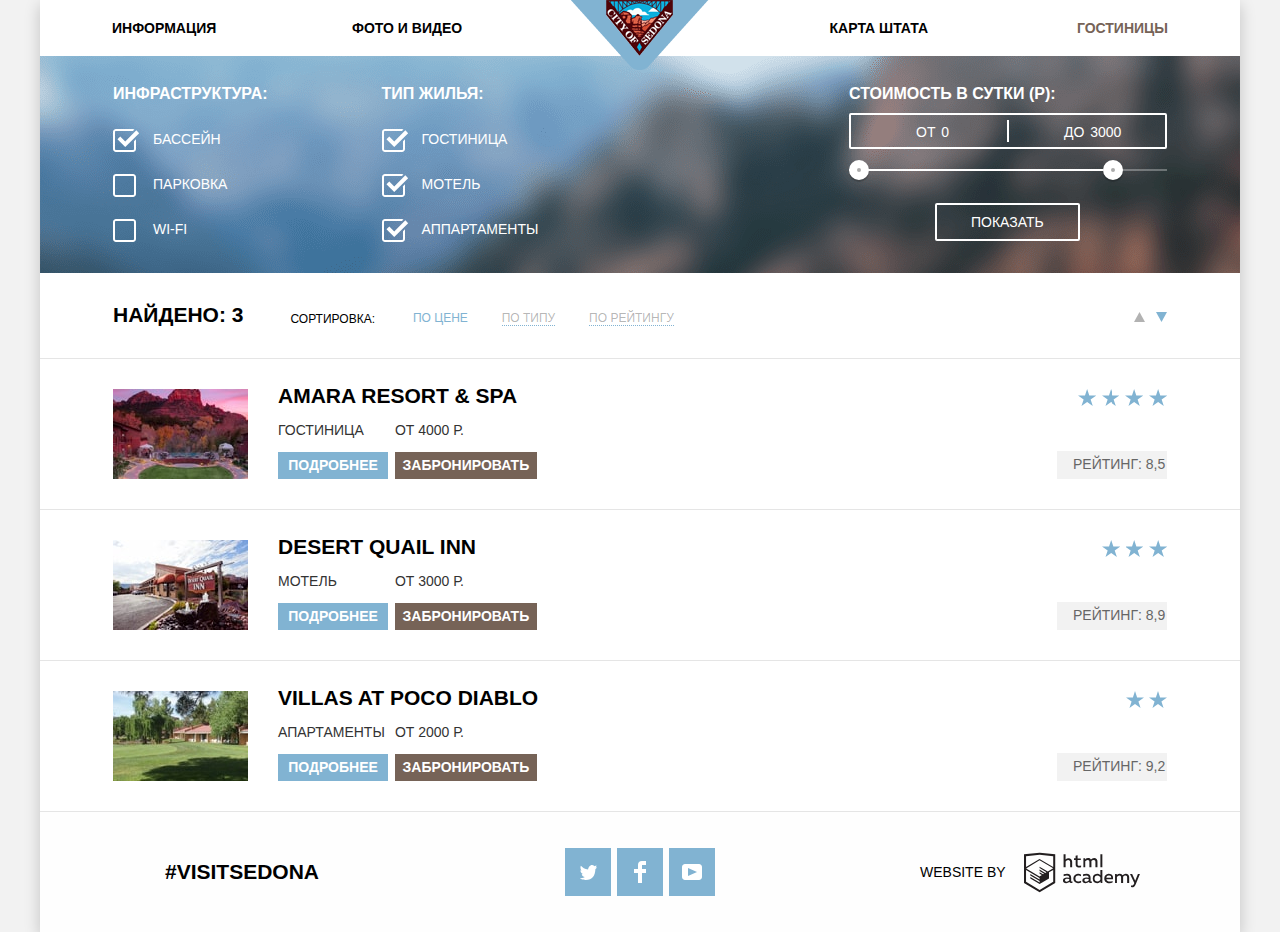
==== commit 38bc58b8: "готов к проверки" ====
--- a/hotels.html
+++ b/hotels.html
@@ -5,8 +5,8 @@
     <meta charset="utf-8">
     <title>Выбор гостиницы в Седоне</title>
     <link href="https://fonts.googleapis.com/css?family=PT+Sans+Narrow:400,700&amp;subset=cyrillic" rel="stylesheet">
-    <link href="css/normalize.css" rel="stylesheet">
-    <link href="css/style.css" rel="stylesheet">
+    <link href="css/normalize-min.css" rel="stylesheet">
+    <link href="css/style-min.css" rel="stylesheet">
 </head>
 
 <body>
--- a/css/style-min.css
+++ b/css/style-min.css
@@ -0,0 +1 @@
+body {margin: 0px;padding: 0px;font-family: "PT Sans", Arial, sans-serif;font-size: 14px;line-height: 21px;font-weight: normal;text-transform: uppercase;color: #333333;background-color: #f2f2f2;}a {text-decoration: none;}.container {width: 1200px;margin: 0 auto;background-color: #ffffff;box-shadow: 0 5px 15px 0 rgba(0, 1, 1, 0.2);}.visually-hidden {position: absolute;width: 1px;height: 1px;margin: -1px;border: 0;padding: 0;clip: rect(0 0 0 0);overflow: hidden;}.page-header {position: relative;}.header-logo {position: absolute;top: 0px;left: 531px;}.main-navigation {font-size: 14px;line-height: 26px;font-weight: bold;color: #000000;}.site-navigation {display: flex;width: 1056px;margin: 0 72px;padding: 0;flex-wrap: wrap;list-style: none;}.site-navigation li {width: 240px;padding: 15px 0;}.site-navigation li:nth-child(4n+2) {margin-right: auto;}.site-navigation li:nth-child(4n+1),.site-navigation li:nth-child(4n+2) {text-align: left;}.site-navigation li:nth-child(4n+3),.site-navigation li:nth-child(4n+4) {text-align: right;}.site-navigation a {color: #000000;}.site-navigation a:hover,.site-navigation a:focus {color: #81b3d2;}.site-navigation a:active {color: rgba(0, 0, 0, 0.3);}.site-navigation .site-navigation-current,.site-navigation .site-navigation-current:hover,.site-navigation .site-navigation-current:focus,.site-navigation .site-navigation-current:active {color: #766357;}/* тело индекса*/.info-sedona {text-align: center;}.promo-container {width: 570px;margin: 50px auto 0 auto;}.promo-title {margin: 0 0 30px 0;font-size: 21px;line-height: 26px;font-weight: bold;color: #000000;}.promo-container p {margin: 0 0 55px 0;}.main-reasons {display: flex;justify-content: space-between;background-color: #81b3d2;}.main-reasons span/* доработать отступ*/.reason-item {padding: 0 45px;text-align: center;color: #ffffff;}.main-reasons:nth-child(2) .reason-item {padding: 0 60px;}.features {display: -webkit-box;display: -ms-flexbox;display: flex;-webkit-box-pack: justify;-ms-flex-pack: justify;justify-content: space-between;background-color: #81b3d2;}.features-text {-webkit-box-sizing: border-box;box-sizing: border-box;width: 400px;padding: 0 45px;text-align: center;color: #ffffff;}.features:nth-child(2) .features-text {padding: 0 60px;}.features-text-title {width: 200px;margin: 45px auto 2px auto;font-size: 21px;line-height: 21px;font-weight: bold;}.features-photo {-webkit-box-sizing: border-box;box-sizing: border-box;width: 800px;line-height: 0;}.features-text p {margin: 23px auto;}.our-services-list {display: flex;margin: 0;padding: 0;list-style: none;text-align: center;}.our-services-item {width: 400px;}.our-services-title {margin: 0;padding-top: 160px;padding-bottom: 25px;font-size: 21px;line-height: 21px;font-weight: bold;color: #000000;}.our-services-item:first-child {background-image: url("../img/icon-house.svg");background-repeat: no-repeat;background-position: 162px 60px;}.our-services-item:nth-child(2) {background-image: url("../img/icon-burger.svg");background-repeat: no-repeat;background-position: 159px 61px;}.our-services-item:last-child {background-image: url("../img/icon-gift.svg");background-repeat: no-repeat;background-position: 168px 56px;}.our-services-item p {padding: 0 50px 0 50px;margin: 0 0 82px 0;}.advantages {padding-bottom: 40px;margin-bottom: 47px;text-align: center;background-color: #eeeeee;}.advantages-list {display: flex;margin: 0;padding: 0;list-style: none;}.advantages-item {width: 400px;}.advantages h3 {width: 120px;margin: 48px auto 25px auto;font-size: 21px;line-height: 21px;font-weight: bold;color: #000000;}.advantages p {margin: 20px auto;width: 270px;}.hotel-search {position: relative;text-align: center;}.hotel-search p {margin: 25px 0 0 0;font-size: 14px;line-height: 24px;}.hotel-search b {font-size: 30px;line-height: 36px;font-weight: bold;}.button {font-family: "PT Sans", "Arial", sans-serif;font-size: 21px;line-height: 26px;font-weight: bold;text-transform: uppercase;text-align: center;vertical-align: middle;color: #ffffff;border: none;}.hotel-search-button {-webkit-box-sizing: border-box;box-sizing: border-box;width: 568px;height: 86px;margin-top: 47px;}.hotel-search-button,.reservation-button {background-color: #766357;}.hotel-search-button:hover,.hotel-search-button:focus,.reservation-button:hover,.reservation-button:focus {background-color: #604e43;}.hotel-search-button:active,.reservation-button:active {color: rgba(255, 255, 255, 0.3);background-color: #503e33;}.search-form {position: absolute;bottom: -396px;left: 316px;z-index: 2;-webkit-box-sizing: border-box;box-sizing: border-box;min-height: 396px;width: 568px;padding: 55px;background-color: #ffffff;-webkit-box-shadow: 0 7px 15px 0 rgba(0, 1, 1, 0.15);box-shadow: 0 7px 15px 0 rgba(0, 1, 1, 0.15);}.search-form-show {display: none;}.form-hotel-search {display: -webkit-box;display: -ms-flexbox;display: flex;-ms-flex-wrap: wrap;flex-wrap: wrap;-webkit-box-pack: justify;-ms-flex-pack: justify;justify-content: space-between;font-size: 14px;line-height: 26px;font-weight: bold;color: #000000;}.form-hotel-search-item {position: relative;display: -webkit-box;display: -ms-flexbox;display: flex;-webkit-box-pack: justify;-ms-flex-pack: justify;justify-content: space-between;margin-bottom: 29px;}.half-line {margin-bottom: 54px;}.half-line:last-of-type label {padding-left: 48px;}.form-hotel-search label {display: block;-webkit-box-sizing: border-box;box-sizing: border-box;width: 112px;height: 38px;padding: 6px 0;text-align: left;}.icon-button {width: 40px;height: 38px;margin: 0;padding: 0;background-color: #f2f2f2;border: none;}.calendar {position: absolute;top: 0;left: 420px;display: -webkit-box;display: -ms-flexbox;display: flex;-webkit-box-pack: center;-ms-flex-pack: center;justify-content: center;-webkit-box-align: center;-ms-flex-align: center;align-items: center;fill: #cacaca;background-color: transparent;}.calendar:hover,.calendar:focus {fill: #000000;}.calendar:active {fill: #81b3d2;}.minus {position: absolute;top: 0;right: 74px;display: -webkit-box;display: -ms-flexbox;display: flex;-webkit-box-pack: center;-ms-flex-pack: center;justify-content: center;-webkit-box-align: center;-ms-flex-align: center;align-items: center;font-size: 0;fill: #a9a9a9;}.plus {position: absolute;top: 0;right: 0;display: -webkit-box;display: -ms-flexbox;display: flex;-webkit-box-pack: center;-ms-flex-pack: center;justify-content: center;-webkit-box-align: center;-ms-flex-align: center;align-items: center;font-size: 0;fill: #a9a9a9;}.minus:hover path,.minus:focus path,.plus:hover path,.plus:focus path {fill: #000000;}.minus:active path,.plus:active path {fill: #81b3d2;}.input-date {display: block;-webkit-box-sizing: border-box;box-sizing: border-box;width: 346px;height: 38px;padding: 0 40px 0 10px;}.input-number {-webkit-box-sizing: border-box;box-sizing: border-box;width: 34px;height: 38px;margin: 0 40px;padding-left: 10px;}.form-hotel-search-button {width: 460px;height: 60px;}.form-hotel-search-button,.more-button {background-color: #81b3d2;}.form-hotel-search-button:hover,.form-hotel-search-button:focus,.more-button:hover,.more-button:focus {background-color: #669ec0;}.form-hotel-search-button:active,.more-button:active {color: rgba(255, 255, 255, 0.3);background-color: #5496bd;}.form-hotel-search input {font-size: 14px;line-height: 26px;font-weight: bold;text-transform: uppercase;color: #000000;background-color: #f2f2f2;border: 2px solid transparent;}.form-hotel-search input:hover {background-color: #ebebed;}.form-hotel-search input:focus {background-color: #ffffff;border: 2px solid #e5e5e5;outline: none;}.map {line-height: 0;}.map+.footer-container {position: relative;margin-top: -120px;z-index: 1;}.footer-container {display: flex;min-height: 120px;width: 1200px;justify-content: space-between;align-items: center;background-color: rgba(254, 254, 254, 0.9);}.footer-text {width: 150px;margin: 0 250px 0 125px;font-size: 21px;line-height: 26px;font-weight: bold;text-align: center;color: #000000;}.footer-social ul {display: flex;width: 150px;margin: 0;padding: 0;flex-wrap: wrap;justify-content: space-between;list-style: none;text-align: center;}.social-button {display: flex;width: 46px;height: 48px;align-items: center;justify-content: center;background-color: #81b3d2;}.social-button:hover,.social-button:focus {background-color: #669ec0;}.social-button:active {background-color: #5496bd;}.social-button:active path {opacity: 0.3;}.copyright {display: flex;width: 220px;margin: 0 100px 0 auto;align-items: center;justify-content: space-between;}.copyright-text {margin: 0;padding: 0;font-size: 14px;line-height: 26px;color: #000000;}.logohtmlacademy {display: flex;width: 116px;height: 41px;align-items: center;justify-content: center;}.logohtmlacademy:hover path,.logohtmlacademy:focus path {fill: #81b3d2;}.logohtmlacademy:active path {fill: #bdbbbc;}.filters {min-height: 217px;box-sizing: border-box;padding: 27px 73px 0 73px;font-size: 14px;line-height: 21px;color: #ffffff;background-image: url("../img/filter-background.png");background-color: #81b3d2;background-repeat: no-repeat;}.filter-hotels {display: flex;justify-content: space-between;}.filter-hotels fieldset {padding: 0;border: none;}.legend {margin-bottom: 9px;font-size: 16px;line-height: 21px;font-weight: bold;}.legend-checkbox {margin-bottom: 25px;}.filter-infrastructure {box-sizing: border-box;width: 140px;margin: 0 114px 0 0;}.fillter-hotel-type {box-sizing: border-box;width: 140px;margin: 0 auto 0 0;}.filter-hotel-costs {box-sizing: border-box;width: 318px;margin: 0;}.filter-checkbox {position: relative;display: block;padding-left: 40px;margin-bottom: 24px;cursor: pointer;}.filter-checkbox input[type="checkbox"]+.checkbox-indicator {position: absolute;top: 0;left: 0;width: 23px;height: 23px;background-image: url("../img/checkbox-off.svg");background-repeat: no-repeat;}.filter-checkbox input[type="checkbox"]:checked+.checkbox-indicator {position: absolute;top: 0;left: 0;width: 27px;height: 23px;background-image: url("../img/checkbox-on.svg");background-repeat: no-repeat;}.filter-checkbox input[type="checkbox"]:focus+.checkbox-indicator {outline: thin dotted;outline: 5px auto -webkit-focus-ring-color;}.filter-checkbox input[type="checkbox"]:disabled+.checkbox-indicator {position: absolute;top: 0;left: 0;width: 23px;height: 23px;background-image: url("../img/checkbox-off.svg");background-repeat: no-repeat;opacity: 0.4;}.priсe-controls {position: relative;box-sizing: border-box;height: 36px;margin-bottom: 20px;font-size: 0;border: 2px solid #ffffff;border-radius: 2px;}.priсe-controls:after {content: "";position: absolute;top: 50%;left: 50%;width: 2px;height: 22px;background-color: #ffffff;transform: translate(-50%, -50%);}.priсe-controls label {width: 90px;padding-left: 65px;display: inline-block;font-size: 14px;line-height: 32px;vertical-align: top;cursor: pointer;}.priсe-controls .price-max {padding-left: 58px;}.priсe-controls input {width: 50px;margin: 0;font: inherit;color: inherit;background: none;border: none;outline: none;}.range-controls {position: relative;margin-bottom: 32px;}.range-controls .scale {height: 2px;background-color: rgba(255, 255, 255, 0.3)}.range-controls .bar {width: 80%;height: 2px;background-color: #ffffff;}.range-toggle {position: absolute;top: -9px;width: 4px;height: 4px;background-color: #ababab;border: 8px solid #ffffff;border-radius: 50%;box-shadow: 0 2px 1px 0 rgba(0, 1, 1, 0.2);cursor: pointer;}.range-toggle:hover,.range-toggle:focus {background-color: #1c4f80;border: 9px solid #ffffff;}.range-toggle-min {left: 0;}.range-toggle-max {left: 80%;}.filter-hotels button {display: block;box-sizing: border-box;min-height: 38px;margin: 0 0 0 86px;padding: 6px 34px;background-color: transparent;font: inherit;border: 2px solid #ffffff;border-radius: 2px;outline: none;cursor: pointer;}.filter-hotels button:hover,.filter-hotels button:focus {color: #000000;background-color: #ffffff;}.selection-results {display: flex;box-sizing: border-box;min-height: 86px;padding: 0 73px 30px 73px;justify-content: space-between;align-items: flex-end;border-bottom: 1px solid #e5e5e5;}.selection-results p:first-of-type {margin: 0 47px 0 0;font-size: 21px;line-height: 26px;font-weight: bold;color: #000000;}.selection-results p {margin: 0 38px 0 0;font-size: 12px;line-height: 18px;color: #000000;}.selection-result-type-list {margin: 0 auto 0 0;padding: 0;list-style: none;}.selection-result-type-item {display: inline;margin-right: 30px;}.selection-result-current {font-size: 12px;line-height: 18px;color: #81b3d2;}.selection-result-type-item a {font-size: 12px;line-height: 18px;color: rgba(0, 0, 0, 0.3);border-bottom: 1px dotted #81b3d2;}.selection-result-type-item a:hover,.selection-result-type-item a:focus {color: #81b3d2;border-bottom: 1px dotted #81b3d2;}.selection-result-type-item a:active {color: #000000;border-bottom: none;}.icon {fill: rgba(0, 0, 0, 0.3);}.selection-result-ranging a {display: inline-block;width: 11px;height: 10px;margin-left: 7px;}.selection-result-ranging-current .icon {fill: #81b3d2;}.selection-result-ranging a:focus .icon,.selection-result-ranging a:hover .icon {fill: #000000;}.selection-result-ranging a:active .icon {fill: #81b3d2;}.results-list {margin: 0;padding: 0;list-style: none;}.results-item {display: flex;min-height: 90px;padding: 30px 73px 30px 73px;justify-content: space-between;align-items: stretch;border-bottom: 1px solid #e5e5e5;}.about-hotel {width: 270px;margin: 0 auto 0 30px;}.hotel-name {margin: -6px 0 11px 0;}.results-list a {font-size: 21px;line-height: 26px;font-weight: bold;color: #000000;}.results-list a:hover,.results-list a:focus {color: #81b3d2;}.results-list a:active {color: rgba(0, 0, 0, 0.3);}.reservation-button,.more-button {font-size: 14px;line-height: 21px;}.hotel-type {display: inline-block;width: 110px;margin: 0 3px 11px 0;}.hotel-costs {display: inline-block;width: 142px;margin-bottom: 11px;}.more-button {width: 110px;height: 27px;margin-right: 3px;}.reservation-button {width: 142px;height: 27px;}.rating {display: flex;margin: 0;padding: 0;flex-direction: column;align-items: flex-end;}.star {margin: 0;background-image: url("../img/star.svg");background-repeat: space;background-color: #ffffff;}.rating-value {box-sizing: border-box;width: 110px;height: 28px;margin: 45px 0 0 0;padding: 3px 0 3px 16px;color: #666666;background-color: #f2f2f2;}.four-star {width: 89px;height: 17px;}.three-star {width: 65px;height: 17px;}.two-star {width: 41px;height: 17px;}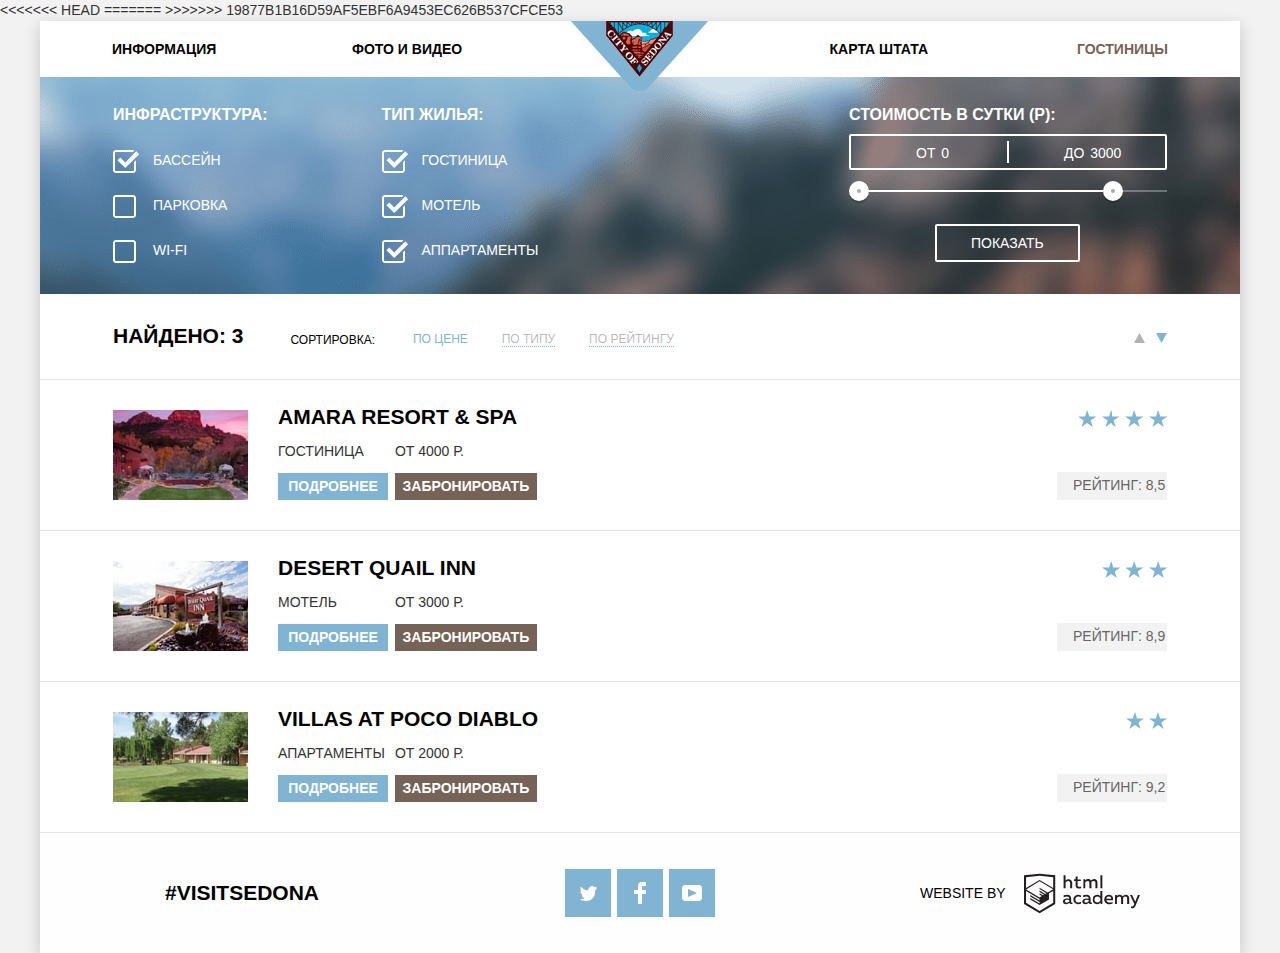
==== commit aa177bcf: "Merge branch 'master' of https://github.com/kira-ryzhkova/55259-sedona" ====
--- a/hotels.html
+++ b/hotels.html
@@ -5,8 +5,13 @@
     <meta charset="utf-8">
     <title>Выбор гостиницы в Седоне</title>
     <link href="https://fonts.googleapis.com/css?family=PT+Sans+Narrow:400,700&amp;subset=cyrillic" rel="stylesheet">
+<<<<<<< HEAD
     <link href="css/normalize-min.css" rel="stylesheet">
     <link href="css/style-min.css" rel="stylesheet">
+=======
+    <link href="css/normalize.css" rel="stylesheet">
+    <link href="css/style.css" rel="stylesheet">
+>>>>>>> 19877b1b16d59af5ebf6a9453ec626b537cfce53
 </head>
 
 <body>
--- a/css/style.css
+++ b/css/style.css
@@ -0,0 +1,1010 @@
+﻿body {
+    margin: 0px;
+    padding: 0px;
+    font-family: "PT Sans", Arial, sans-serif;
+    font-size: 14px;
+    line-height: 21px;
+    font-weight: normal;
+    text-transform: uppercase;
+    color: #333333;
+    background-color: #f2f2f2;
+}
+
+a {
+    text-decoration: none;
+}
+
+.container {
+    width: 1200px;
+    margin: 0 auto;
+    background-color: #ffffff;
+    box-shadow: 0 5px 15px 0 rgba(0, 1, 1, 0.2);
+}
+
+.visually-hidden {
+    position: absolute;
+    width: 1px;
+    height: 1px;
+    margin: -1px;
+    border: 0;
+    padding: 0;
+    clip: rect(0 0 0 0);
+    overflow: hidden;
+}
+
+.page-header {
+    position: relative;
+}
+
+.header-logo {
+    position: absolute;
+    top: 0px;
+    left: 531px;
+}
+
+.main-navigation {
+    font-size: 14px;
+    line-height: 26px;
+    font-weight: bold;
+    color: #000000;
+}
+
+.site-navigation {
+    display: flex;
+    width: 1056px;
+    margin: 0 72px;
+    padding: 0;
+    flex-wrap: wrap;
+    list-style: none;
+}
+
+.site-navigation li {
+    width: 240px;
+    padding: 15px 0;
+}
+
+.site-navigation li:nth-child(4n+2) {
+    margin-right: auto;
+}
+
+.site-navigation li:nth-child(4n+1),
+.site-navigation li:nth-child(4n+2) {
+    text-align: left;
+}
+
+.site-navigation li:nth-child(4n+3),
+.site-navigation li:nth-child(4n+4) {
+    text-align: right;
+}
+
+.site-navigation a {
+    color: #000000;
+}
+
+.site-navigation a:hover,
+.site-navigation a:focus {
+    color: #81b3d2;
+}
+
+.site-navigation a:active {
+    color: rgba(0, 0, 0, 0.3);
+}
+
+.site-navigation .site-navigation-current,
+.site-navigation .site-navigation-current:hover,
+.site-navigation .site-navigation-current:focus,
+.site-navigation .site-navigation-current:active {
+    color: #766357;
+}
+
+
+/* тело индекса*/
+
+.info-sedona {
+    text-align: center;
+}
+
+.promo-container {
+    width: 570px;
+    margin: 50px auto 0 auto;
+}
+
+.promo-title {
+    margin: 0 0 30px 0;
+    font-size: 21px;
+    line-height: 26px;
+    font-weight: bold;
+    color: #000000;
+}
+
+.promo-container p {
+    margin: 0 0 55px 0;
+}
+
+.main-reasons {
+    display: flex;
+    justify-content: space-between;
+    background-color: #81b3d2;
+}
+
+.main-reasons span
+/* доработать  отступ*/
+
+.reason-item {
+    padding: 0 45px;
+    text-align: center;
+    color: #ffffff;
+}
+
+.main-reasons:nth-child(2) .reason-item {
+    padding: 0 60px;
+}
+
+.features {
+    display: -webkit-box;
+    display: -ms-flexbox;
+    display: flex;
+    -webkit-box-pack: justify;
+    -ms-flex-pack: justify;
+    justify-content: space-between;
+    background-color: #81b3d2;
+}
+
+.features-text {
+    -webkit-box-sizing: border-box;
+    box-sizing: border-box;
+    width: 400px;
+    padding: 0 45px;
+    text-align: center;
+    color: #ffffff;
+}
+
+.features:nth-child(2) .features-text {
+    padding: 0 60px;
+}
+
+.features-text-title {
+    width: 200px;
+    margin: 45px auto 2px auto;
+    font-size: 21px;
+    line-height: 21px;
+    font-weight: bold;
+}
+
+.features-photo {
+    -webkit-box-sizing: border-box;
+    box-sizing: border-box;
+    width: 800px;
+    line-height: 0;
+}
+
+.features-text p {
+    margin: 23px auto;
+}
+
+.our-services-list {
+    display: flex;
+    margin: 0;
+    padding: 0;
+    list-style: none;
+    text-align: center;
+}
+
+.our-services-item {
+    width: 400px;
+}
+
+.our-services-title {
+    margin: 0;
+    padding-top: 160px;
+    padding-bottom: 25px;
+    font-size: 21px;
+    line-height: 21px;
+    font-weight: bold;
+    color: #000000;
+}
+
+.our-services-item:first-child {
+    background-image: url("../img/icon-house.svg");
+    background-repeat: no-repeat;
+    background-position: 162px 60px;
+}
+
+.our-services-item:nth-child(2) {
+    background-image: url("../img/icon-burger.svg");
+    background-repeat: no-repeat;
+    background-position: 159px 61px;
+}
+
+.our-services-item:last-child {
+    background-image: url("../img/icon-gift.svg");
+    background-repeat: no-repeat;
+    background-position: 168px 56px;
+}
+
+.our-services-item p {
+    padding: 0 50px 0 50px;
+    margin: 0 0 82px 0;
+}
+
+.advantages {
+    padding-bottom: 40px;
+    margin-bottom: 47px;
+    text-align: center;
+    background-color: #eeeeee;
+}
+
+.advantages-list {
+    display: flex;
+    margin: 0;
+    padding: 0;
+    list-style: none;
+}
+
+.advantages-item {
+    width: 400px;
+}
+
+.advantages h3 {
+    width: 120px;
+    margin: 48px auto 25px auto;
+    font-size: 21px;
+    line-height: 21px;
+    font-weight: bold;
+    color: #000000;
+}
+
+.advantages p {
+    margin: 20px auto;
+    width: 270px;
+}
+
+.hotel-search {
+  position: relative;
+  text-align: center;
+}
+
+.hotel-search p {
+  margin: 25px 0 0 0;
+  font-size: 14px;
+  line-height: 24px;
+}
+
+.hotel-search b {
+  font-size: 30px;
+  line-height: 36px;
+  font-weight: bold;
+}
+
+.button {  
+  font-family: "PT Sans", "Arial", sans-serif;
+  font-size: 21px;
+  line-height: 26px;
+  font-weight: bold;
+  text-transform: uppercase;  
+  text-align: center;
+  vertical-align: middle;
+  color: #ffffff;  
+  border: none;
+}
+
+.hotel-search-button {
+  -webkit-box-sizing: border-box;
+          box-sizing: border-box;
+  width: 568px;
+  height: 86px;
+  margin-top: 47px;
+}
+
+.hotel-search-button,
+.reservation-button {
+  background-color: #766357; 
+ }
+
+.hotel-search-button:hover,
+.hotel-search-button:focus,
+.reservation-button:hover,
+.reservation-button:focus {
+  background-color: #604e43;
+}
+
+.hotel-search-button:active,
+.reservation-button:active {
+  color: rgba(255, 255, 255, 0.3);
+  background-color: #503e33;  
+}
+
+.search-form {
+  position: absolute;
+  bottom: -396px;
+  left: 316px;
+  z-index: 2;
+  -webkit-box-sizing: border-box;
+          box-sizing: border-box;
+  min-height: 396px;
+  width: 568px;  
+  padding: 55px;
+  background-color: #ffffff;
+  -webkit-box-shadow: 0 7px 15px 0 rgba(0, 1, 1, 0.15);
+          box-shadow: 0 7px 15px 0 rgba(0, 1, 1, 0.15);  
+}
+
+.search-form-show {
+  display: none;
+}
+
+.form-hotel-search {
+  display: -webkit-box;
+  display: -ms-flexbox;
+  display: flex;
+  -ms-flex-wrap: wrap;
+      flex-wrap: wrap;
+  -webkit-box-pack: justify;
+      -ms-flex-pack: justify;
+          justify-content: space-between;
+  font-size: 14px;
+  line-height: 26px;
+  font-weight: bold;
+  color: #000000;
+}
+
+.form-hotel-search-item {
+  position: relative;
+  display: -webkit-box;
+  display: -ms-flexbox;
+  display: flex;
+  -webkit-box-pack: justify;
+      -ms-flex-pack: justify;
+          justify-content: space-between;
+  margin-bottom: 29px;
+}
+
+.half-line {
+  margin-bottom: 54px;
+}
+
+.half-line:last-of-type label {
+  padding-left: 48px;
+}
+
+.form-hotel-search label {
+  display: block;
+  -webkit-box-sizing: border-box;
+          box-sizing: border-box;
+  width: 112px;
+  height: 38px;
+  padding: 6px 0;
+  text-align: left;
+}
+
+.icon-button {
+  width: 40px;
+  height: 38px;
+  margin: 0;  
+  padding: 0;  
+  background-color: #f2f2f2;
+  border: none; 
+}
+
+.calendar {
+  position: absolute;
+  top: 0;
+  left: 420px;  
+  display: -webkit-box;
+  display: -ms-flexbox;
+  display: flex;
+  -webkit-box-pack: center;
+      -ms-flex-pack: center;
+          justify-content: center;
+  -webkit-box-align: center;
+      -ms-flex-align: center;
+          align-items: center;
+  fill: #cacaca;
+  background-color: transparent;
+}
+
+.calendar:hover,
+.calendar:focus {
+  fill: #000000;
+}
+
+.calendar:active {
+  fill: #81b3d2;
+}
+
+.minus {
+  position: absolute;
+  top: 0;
+  right: 74px;
+  display: -webkit-box;
+  display: -ms-flexbox;
+  display: flex;
+  -webkit-box-pack: center;
+      -ms-flex-pack: center;
+          justify-content: center;
+  -webkit-box-align: center;
+      -ms-flex-align: center;
+          align-items: center;
+  font-size: 0;
+  fill: #a9a9a9;
+}
+
+.plus {
+  position: absolute;
+  top: 0;
+  right: 0;
+  display: -webkit-box;
+  display: -ms-flexbox;
+  display: flex;
+  -webkit-box-pack: center;
+      -ms-flex-pack: center;
+          justify-content: center;
+  -webkit-box-align: center;
+      -ms-flex-align: center;
+          align-items: center;
+  font-size: 0;
+  fill: #a9a9a9;
+}
+
+.minus:hover path,
+.minus:focus path,
+.plus:hover path,
+.plus:focus path {
+  fill: #000000;
+}
+
+.minus:active path,
+.plus:active path {
+  fill: #81b3d2;
+}
+
+.input-date {
+  display: block;
+  -webkit-box-sizing: border-box;
+          box-sizing: border-box;
+  width: 346px;
+  height: 38px;
+  padding: 0 40px 0 10px;
+}
+
+.input-number {
+  -webkit-box-sizing: border-box;
+          box-sizing: border-box;  
+  width: 34px;
+  height: 38px;
+  margin: 0 40px;  
+  padding-left: 10px;
+}
+
+.form-hotel-search-button {
+  width: 460px;
+  height: 60px;
+}
+
+.form-hotel-search-button,
+.more-button {
+  background-color: #81b3d2; 
+}
+
+.form-hotel-search-button:hover,
+.form-hotel-search-button:focus,
+.more-button:hover,
+.more-button:focus {
+  background-color: #669ec0;
+}
+
+.form-hotel-search-button:active,
+.more-button:active {
+  color: rgba(255, 255, 255, 0.3);  
+  background-color: #5496bd;
+}
+
+.form-hotel-search input {
+  font-size: 14px;
+  line-height: 26px;
+  font-weight: bold;
+  text-transform: uppercase;  
+  color: #000000;
+  background-color: #f2f2f2;
+  border: 2px solid  transparent;
+}
+
+.form-hotel-search input:hover {
+  background-color: #ebebed;
+}
+
+.form-hotel-search input:focus {
+  background-color: #ffffff;
+  border: 2px solid  #e5e5e5;
+  outline: none;
+} 
+
+.map {
+    line-height: 0;
+}
+
+.map+.footer-container {
+    position: relative;
+    margin-top: -120px;
+    z-index: 1;
+}
+
+.footer-container {
+    display: flex;
+    min-height: 120px;
+    width: 1200px;
+    justify-content: space-between;
+    align-items: center;
+    background-color: rgba(254, 254, 254, 0.9);
+}
+
+.footer-text {
+    width: 150px;
+    margin: 0 250px 0 125px;
+    font-size: 21px;
+    line-height: 26px;
+    font-weight: bold;
+    text-align: center;
+    color: #000000;
+}
+
+.footer-social ul {
+    display: flex;
+    width: 150px;
+    margin: 0;
+    padding: 0;
+    flex-wrap: wrap;
+    justify-content: space-between;
+    list-style: none;
+    text-align: center;
+}
+
+.social-button {
+    display: flex;
+    width: 46px;
+    height: 48px;
+    align-items: center;
+    justify-content: center;
+    background-color: #81b3d2;
+}
+
+.social-button:hover,
+.social-button:focus {
+    background-color: #669ec0;
+}
+
+.social-button:active {
+    background-color: #5496bd;
+}
+
+.social-button:active path {
+    opacity: 0.3;
+}
+
+.copyright {
+    display: flex;
+    width: 220px;
+    margin: 0 100px 0 auto;
+    align-items: center;
+    justify-content: space-between;
+}
+
+.copyright-text {
+    margin: 0;
+    padding: 0;
+    font-size: 14px;
+    line-height: 26px;
+    color: #000000;
+}
+
+.logohtmlacademy {
+    display: flex;
+    width: 116px;
+    height: 41px;
+    align-items: center;
+    justify-content: center;
+}
+
+.logohtmlacademy:hover path,
+.logohtmlacademy:focus path {
+    fill: #81b3d2;
+}
+
+.logohtmlacademy:active path {
+    fill: #bdbbbc;
+}
+
+.filters {
+    min-height: 217px;
+    box-sizing: border-box;
+    padding: 27px 73px 0 73px;
+    font-size: 14px;
+    line-height: 21px;
+    color: #ffffff;
+    background-image: url("../img/filter-background.png");
+    background-color: #81b3d2;
+    background-repeat: no-repeat;
+}
+
+.filter-hotels {
+    display: flex;
+    justify-content: space-between;
+}
+
+.filter-hotels fieldset {
+    padding: 0;
+    border: none;
+}
+
+.legend {
+    margin-bottom: 9px;
+    font-size: 16px;
+    line-height: 21px;
+    font-weight: bold;
+}
+
+.legend-checkbox {
+    margin-bottom: 25px;
+}
+
+.filter-infrastructure {
+    box-sizing: border-box;
+    width: 140px;
+    margin: 0 114px 0 0;
+}
+
+.fillter-hotel-type {
+    box-sizing: border-box;
+    width: 140px;
+    margin: 0 auto 0 0;
+}
+
+.filter-hotel-costs {
+    box-sizing: border-box;
+    width: 318px;
+    margin: 0;
+}
+
+.filter-checkbox {
+    position: relative;
+    display: block;
+    padding-left: 40px;
+    margin-bottom: 24px;
+    cursor: pointer;
+}
+
+.filter-checkbox input[type="checkbox"]+.checkbox-indicator {
+    position: absolute;
+    top: 0;
+    left: 0;
+    width: 23px;
+    height: 23px;
+    background-image: url("../img/checkbox-off.svg");
+    background-repeat: no-repeat;
+}
+
+.filter-checkbox input[type="checkbox"]:checked+.checkbox-indicator {
+    position: absolute;
+    top: 0;
+    left: 0;
+    width: 27px;
+    height: 23px;
+    background-image: url("../img/checkbox-on.svg");
+    background-repeat: no-repeat;
+}
+
+.filter-checkbox input[type="checkbox"]:focus+.checkbox-indicator {
+    outline: thin dotted;
+    outline: 5px auto -webkit-focus-ring-color;
+}
+
+.filter-checkbox input[type="checkbox"]:disabled+.checkbox-indicator {
+    position: absolute;
+    top: 0;
+    left: 0;
+    width: 23px;
+    height: 23px;
+    background-image: url("../img/checkbox-off.svg");
+    background-repeat: no-repeat;
+    opacity: 0.4;
+}
+
+.priсe-controls {
+    position: relative;
+    box-sizing: border-box;
+    height: 36px;
+    margin-bottom: 20px;
+    font-size: 0;
+    border: 2px solid #ffffff;
+    border-radius: 2px;
+}
+
+.priсe-controls:after {
+    content: "";
+    position: absolute;
+    top: 50%;
+    left: 50%;
+    width: 2px;
+    height: 22px;
+    background-color: #ffffff;
+    transform: translate(-50%, -50%);
+}
+
+.priсe-controls label {
+    width: 90px;
+    padding-left: 65px;
+    display: inline-block;
+    font-size: 14px;
+    line-height: 32px;
+    vertical-align: top;
+    cursor: pointer;
+}
+
+.priсe-controls .price-max {
+    padding-left: 58px;
+}
+
+.priсe-controls input {
+    width: 50px;
+    margin: 0;
+    font: inherit;
+    color: inherit;
+    background: none;
+    border: none;
+    outline: none;
+}
+
+.range-controls {
+    position: relative;
+    margin-bottom: 32px;
+}
+
+.range-controls .scale {
+    height: 2px;
+    background-color: rgba(255, 255, 255, 0.3)
+}
+
+.range-controls .bar {
+    width: 80%;
+    height: 2px;
+    background-color: #ffffff;
+}
+
+.range-toggle {
+    position: absolute;
+    top: -9px;
+    width: 4px;
+    height: 4px;
+    background-color: #ababab;
+    border: 8px solid #ffffff;
+    border-radius: 50%;
+    box-shadow: 0 2px 1px 0 rgba(0, 1, 1, 0.2);
+    cursor: pointer;
+}
+
+.range-toggle:hover,
+.range-toggle:focus {
+    background-color: #1c4f80;
+    border: 9px solid #ffffff;
+}
+
+.range-toggle-min {
+    left: 0;
+}
+
+.range-toggle-max {
+    left: 80%;
+}
+
+.filter-hotels button {
+    display: block;
+    box-sizing: border-box;
+    min-height: 38px;
+    margin: 0 0 0 86px;
+    padding: 6px 34px;
+    background-color: transparent;
+    font: inherit;
+    border: 2px solid #ffffff;
+    border-radius: 2px;
+    outline: none;
+    cursor: pointer;
+}
+
+.filter-hotels button:hover,
+.filter-hotels button:focus {
+    color: #000000;
+    background-color: #ffffff;
+}
+
+.selection-results {
+    display: flex;
+    box-sizing: border-box;
+    min-height: 86px;
+    padding: 0 73px 30px 73px;
+    justify-content: space-between;
+    align-items: flex-end;
+    border-bottom: 1px solid #e5e5e5;
+}
+
+.selection-results p:first-of-type {
+    margin: 0 47px 0 0;
+    font-size: 21px;
+    line-height: 26px;
+    font-weight: bold;
+    color: #000000;
+}
+
+.selection-results p {
+    margin: 0 38px 0 0;
+    font-size: 12px;
+    line-height: 18px;
+    color: #000000;
+}
+
+.selection-result-type-list {
+    margin: 0 auto 0 0;
+    padding: 0;
+    list-style: none;
+}
+
+.selection-result-type-item {
+    display: inline;
+    margin-right: 30px;
+}
+
+.selection-result-current {
+    font-size: 12px;
+    line-height: 18px;
+    color: #81b3d2;
+}
+
+.selection-result-type-item a {
+    font-size: 12px;
+    line-height: 18px;
+    color: rgba(0, 0, 0, 0.3);
+    border-bottom: 1px dotted #81b3d2;
+}
+
+.selection-result-type-item a:hover,
+.selection-result-type-item a:focus {
+    color: #81b3d2;
+    border-bottom: 1px dotted #81b3d2;
+}
+
+.selection-result-type-item a:active {
+    color: #000000;
+    border-bottom: none;
+}
+
+.icon {
+    fill: rgba(0, 0, 0, 0.3);
+}
+
+.selection-result-ranging a {
+    display: inline-block;
+    width: 11px;
+    height: 10px;
+    margin-left: 7px;
+}
+
+.selection-result-ranging-current .icon {
+    fill: #81b3d2;
+}
+
+.selection-result-ranging a:focus .icon,
+.selection-result-ranging a:hover .icon {
+    fill: #000000;
+}
+
+.selection-result-ranging a:active .icon {
+    fill: #81b3d2;
+}
+
+.results-list {
+    margin: 0;
+    padding: 0;
+    list-style: none;
+}
+
+.results-item {
+    display: flex;
+    min-height: 90px;
+    padding: 30px 73px 30px 73px;
+    justify-content: space-between;
+    align-items: stretch;
+    border-bottom: 1px solid #e5e5e5;
+}
+
+.about-hotel {
+    width: 270px;
+    margin: 0 auto 0 30px;
+}
+
+.hotel-name {
+    margin: -6px 0 11px 0;
+}
+
+.results-list a {
+    font-size: 21px;
+    line-height: 26px;
+    font-weight: bold;
+    color: #000000;
+}
+
+.results-list a:hover,
+.results-list a:focus {
+    color: #81b3d2;
+}
+
+.results-list a:active {
+    color: rgba(0, 0, 0, 0.3);
+}
+
+.reservation-button,
+.more-button {
+    font-size: 14px;
+    line-height: 21px;
+}
+
+.hotel-type {
+    display: inline-block;
+    width: 110px;
+    margin: 0 3px 11px 0;
+}
+
+.hotel-costs {
+    display: inline-block;
+    width: 142px;
+    margin-bottom: 11px;
+}
+
+.more-button {
+    width: 110px;
+    height: 27px;
+    margin-right: 3px;
+}
+
+.reservation-button {
+    width: 142px;
+    height: 27px;
+}
+
+.rating {
+    display: flex;
+    margin: 0;
+    padding: 0;
+    flex-direction: column;
+    align-items: flex-end;
+}
+
+.star {
+    margin: 0;
+    background-image: url("../img/star.svg");
+    background-repeat: space;
+    background-color: #ffffff;
+}
+
+.rating-value {
+    box-sizing: border-box;
+    width: 110px;
+    height: 28px;
+    margin: 45px 0 0 0;
+    padding: 3px 0 3px 16px;
+    color: #666666;
+    background-color: #f2f2f2;
+}
+
+.four-star {
+    width: 89px;
+    height: 17px;
+}
+
+.three-star {
+    width: 65px;
+    height: 17px;
+}
+
+.two-star {
+    width: 41px;
+    height: 17px;
+}
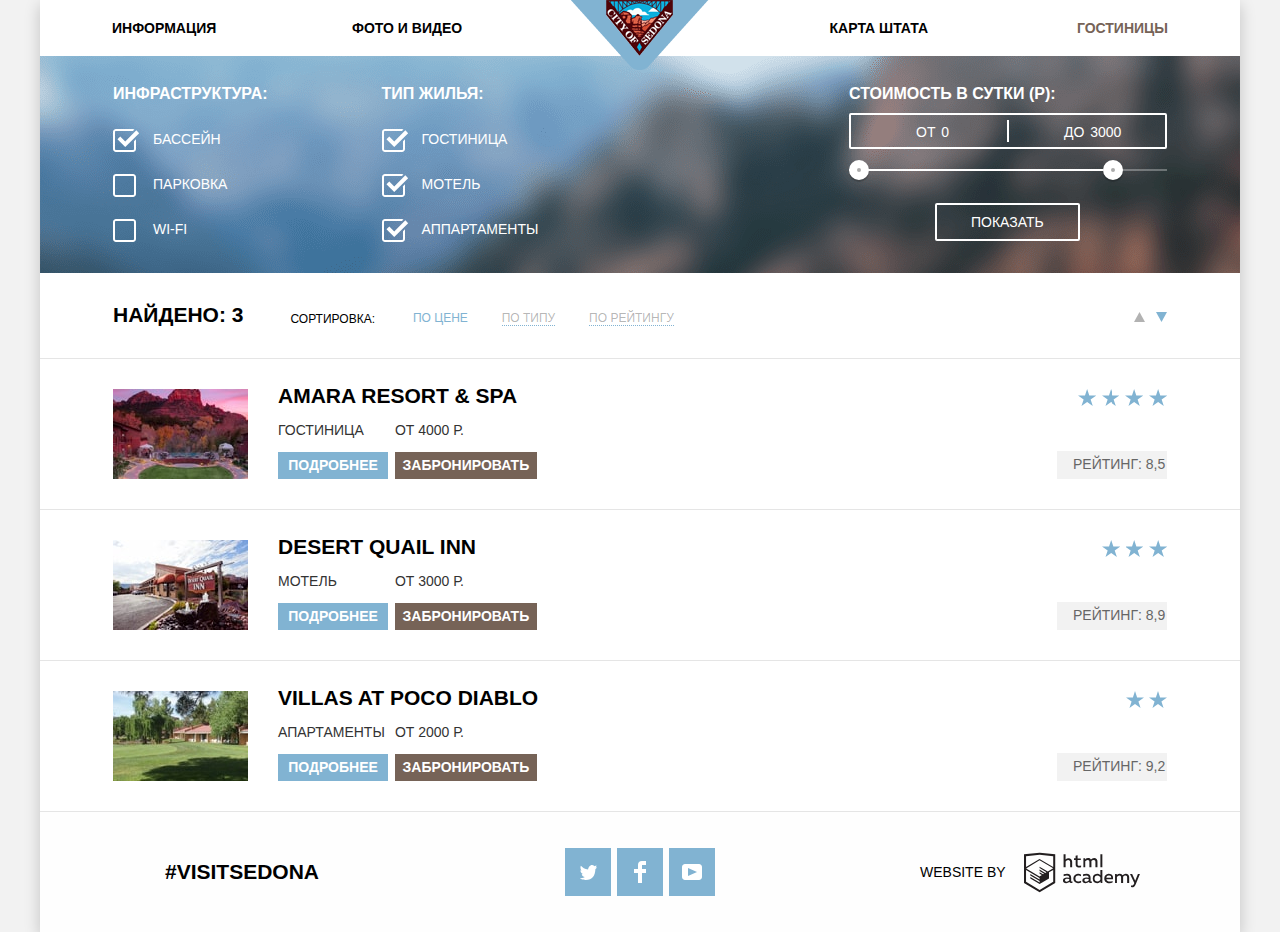
==== commit d605b863: "готов к проверке" ====
--- a/hotels.html
+++ b/hotels.html
@@ -5,13 +5,8 @@
     <meta charset="utf-8">
     <title>Выбор гостиницы в Седоне</title>
     <link href="https://fonts.googleapis.com/css?family=PT+Sans+Narrow:400,700&amp;subset=cyrillic" rel="stylesheet">
-<<<<<<< HEAD
     <link href="css/normalize-min.css" rel="stylesheet">
     <link href="css/style-min.css" rel="stylesheet">
-=======
-    <link href="css/normalize.css" rel="stylesheet">
-    <link href="css/style.css" rel="stylesheet">
->>>>>>> 19877b1b16d59af5ebf6a9453ec626b537cfce53
 </head>
 
 <body>
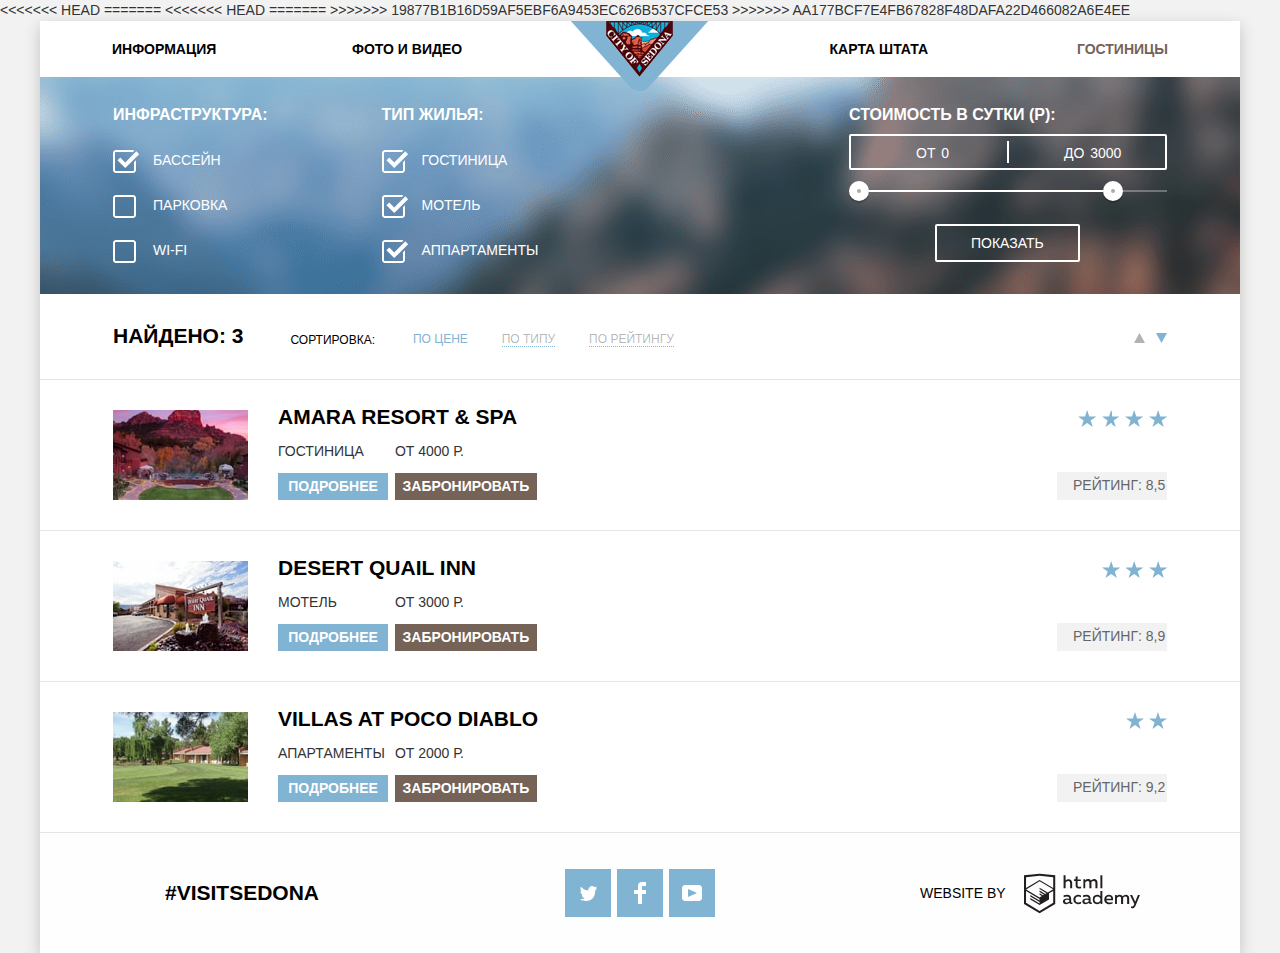
==== commit 761061e7: "мелочи" ====
--- a/hotels.html
+++ b/hotels.html
@@ -5,8 +5,18 @@
     <meta charset="utf-8">
     <title>Выбор гостиницы в Седоне</title>
     <link href="https://fonts.googleapis.com/css?family=PT+Sans+Narrow:400,700&amp;subset=cyrillic" rel="stylesheet">
+<<<<<<< HEAD
     <link href="css/normalize-min.css" rel="stylesheet">
     <link href="css/style-min.css" rel="stylesheet">
+=======
+<<<<<<< HEAD
+    <link href="css/normalize-min.css" rel="stylesheet">
+    <link href="css/style-min.css" rel="stylesheet">
+=======
+    <link href="css/normalize.css" rel="stylesheet">
+    <link href="css/style.css" rel="stylesheet">
+>>>>>>> 19877b1b16d59af5ebf6a9453ec626b537cfce53
+>>>>>>> aa177bcf7e4fb67828f48dafa22d466082a6e4ee
 </head>
 
 <body>
--- a/css/style.css
+++ b/css/style.css
@@ -0,0 +1,1010 @@
+﻿body {
+    margin: 0px;
+    padding: 0px;
+    font-family: "PT Sans", Arial, sans-serif;
+    font-size: 14px;
+    line-height: 21px;
+    font-weight: normal;
+    text-transform: uppercase;
+    color: #333333;
+    background-color: #f2f2f2;
+}
+
+a {
+    text-decoration: none;
+}
+
+.container {
+    width: 1200px;
+    margin: 0 auto;
+    background-color: #ffffff;
+    box-shadow: 0 5px 15px 0 rgba(0, 1, 1, 0.2);
+}
+
+.visually-hidden {
+    position: absolute;
+    width: 1px;
+    height: 1px;
+    margin: -1px;
+    border: 0;
+    padding: 0;
+    clip: rect(0 0 0 0);
+    overflow: hidden;
+}
+
+.page-header {
+    position: relative;
+}
+
+.header-logo {
+    position: absolute;
+    top: 0px;
+    left: 531px;
+}
+
+.main-navigation {
+    font-size: 14px;
+    line-height: 26px;
+    font-weight: bold;
+    color: #000000;
+}
+
+.site-navigation {
+    display: flex;
+    width: 1056px;
+    margin: 0 72px;
+    padding: 0;
+    flex-wrap: wrap;
+    list-style: none;
+}
+
+.site-navigation li {
+    width: 240px;
+    padding: 15px 0;
+}
+
+.site-navigation li:nth-child(4n+2) {
+    margin-right: auto;
+}
+
+.site-navigation li:nth-child(4n+1),
+.site-navigation li:nth-child(4n+2) {
+    text-align: left;
+}
+
+.site-navigation li:nth-child(4n+3),
+.site-navigation li:nth-child(4n+4) {
+    text-align: right;
+}
+
+.site-navigation a {
+    color: #000000;
+}
+
+.site-navigation a:hover,
+.site-navigation a:focus {
+    color: #81b3d2;
+}
+
+.site-navigation a:active {
+    color: rgba(0, 0, 0, 0.3);
+}
+
+.site-navigation .site-navigation-current,
+.site-navigation .site-navigation-current:hover,
+.site-navigation .site-navigation-current:focus,
+.site-navigation .site-navigation-current:active {
+    color: #766357;
+}
+
+
+/* тело индекса*/
+
+.info-sedona {
+    text-align: center;
+}
+
+.promo-container {
+    width: 570px;
+    margin: 50px auto 0 auto;
+}
+
+.promo-title {
+    margin: 0 0 30px 0;
+    font-size: 21px;
+    line-height: 26px;
+    font-weight: bold;
+    color: #000000;
+}
+
+.promo-container p {
+    margin: 0 0 55px 0;
+}
+
+.main-reasons {
+    display: flex;
+    justify-content: space-between;
+    background-color: #81b3d2;
+}
+
+.main-reasons span
+/* доработать  отступ*/
+
+.reason-item {
+    padding: 0 45px;
+    text-align: center;
+    color: #ffffff;
+}
+
+.main-reasons:nth-child(2) .reason-item {
+    padding: 0 60px;
+}
+
+.features {
+    display: -webkit-box;
+    display: -ms-flexbox;
+    display: flex;
+    -webkit-box-pack: justify;
+    -ms-flex-pack: justify;
+    justify-content: space-between;
+    background-color: #81b3d2;
+}
+
+.features-text {
+    -webkit-box-sizing: border-box;
+    box-sizing: border-box;
+    width: 400px;
+    padding: 0 45px;
+    text-align: center;
+    color: #ffffff;
+}
+
+.features:nth-child(2) .features-text {
+    padding: 0 60px;
+}
+
+.features-text-title {
+    width: 200px;
+    margin: 45px auto 2px auto;
+    font-size: 21px;
+    line-height: 21px;
+    font-weight: bold;
+}
+
+.features-photo {
+    -webkit-box-sizing: border-box;
+    box-sizing: border-box;
+    width: 800px;
+    line-height: 0;
+}
+
+.features-text p {
+    margin: 23px auto;
+}
+
+.our-services-list {
+    display: flex;
+    margin: 0;
+    padding: 0;
+    list-style: none;
+    text-align: center;
+}
+
+.our-services-item {
+    width: 400px;
+}
+
+.our-services-title {
+    margin: 0;
+    padding-top: 160px;
+    padding-bottom: 25px;
+    font-size: 21px;
+    line-height: 21px;
+    font-weight: bold;
+    color: #000000;
+}
+
+.our-services-item:first-child {
+    background-image: url("../img/icon-house.svg");
+    background-repeat: no-repeat;
+    background-position: 162px 60px;
+}
+
+.our-services-item:nth-child(2) {
+    background-image: url("../img/icon-burger.svg");
+    background-repeat: no-repeat;
+    background-position: 159px 61px;
+}
+
+.our-services-item:last-child {
+    background-image: url("../img/icon-gift.svg");
+    background-repeat: no-repeat;
+    background-position: 168px 56px;
+}
+
+.our-services-item p {
+    padding: 0 50px 0 50px;
+    margin: 0 0 82px 0;
+}
+
+.advantages {
+    padding-bottom: 40px;
+    margin-bottom: 47px;
+    text-align: center;
+    background-color: #eeeeee;
+}
+
+.advantages-list {
+    display: flex;
+    margin: 0;
+    padding: 0;
+    list-style: none;
+}
+
+.advantages-item {
+    width: 400px;
+}
+
+.advantages h3 {
+    width: 120px;
+    margin: 48px auto 25px auto;
+    font-size: 21px;
+    line-height: 21px;
+    font-weight: bold;
+    color: #000000;
+}
+
+.advantages p {
+    margin: 20px auto;
+    width: 270px;
+}
+
+.hotel-search {
+  position: relative;
+  text-align: center;
+}
+
+.hotel-search p {
+  margin: 25px 0 0 0;
+  font-size: 14px;
+  line-height: 24px;
+}
+
+.hotel-search b {
+  font-size: 30px;
+  line-height: 36px;
+  font-weight: bold;
+}
+
+.button {  
+  font-family: "PT Sans", "Arial", sans-serif;
+  font-size: 21px;
+  line-height: 26px;
+  font-weight: bold;
+  text-transform: uppercase;  
+  text-align: center;
+  vertical-align: middle;
+  color: #ffffff;  
+  border: none;
+}
+
+.hotel-search-button {
+  -webkit-box-sizing: border-box;
+          box-sizing: border-box;
+  width: 568px;
+  height: 86px;
+  margin-top: 47px;
+}
+
+.hotel-search-button,
+.reservation-button {
+  background-color: #766357; 
+ }
+
+.hotel-search-button:hover,
+.hotel-search-button:focus,
+.reservation-button:hover,
+.reservation-button:focus {
+  background-color: #604e43;
+}
+
+.hotel-search-button:active,
+.reservation-button:active {
+  color: rgba(255, 255, 255, 0.3);
+  background-color: #503e33;  
+}
+
+.search-form {
+  position: absolute;
+  bottom: -396px;
+  left: 316px;
+  z-index: 2;
+  -webkit-box-sizing: border-box;
+          box-sizing: border-box;
+  min-height: 396px;
+  width: 568px;  
+  padding: 55px;
+  background-color: #ffffff;
+  -webkit-box-shadow: 0 7px 15px 0 rgba(0, 1, 1, 0.15);
+          box-shadow: 0 7px 15px 0 rgba(0, 1, 1, 0.15);  
+}
+
+.search-form-show {
+  display: none;
+}
+
+.form-hotel-search {
+  display: -webkit-box;
+  display: -ms-flexbox;
+  display: flex;
+  -ms-flex-wrap: wrap;
+      flex-wrap: wrap;
+  -webkit-box-pack: justify;
+      -ms-flex-pack: justify;
+          justify-content: space-between;
+  font-size: 14px;
+  line-height: 26px;
+  font-weight: bold;
+  color: #000000;
+}
+
+.form-hotel-search-item {
+  position: relative;
+  display: -webkit-box;
+  display: -ms-flexbox;
+  display: flex;
+  -webkit-box-pack: justify;
+      -ms-flex-pack: justify;
+          justify-content: space-between;
+  margin-bottom: 29px;
+}
+
+.half-line {
+  margin-bottom: 54px;
+}
+
+.half-line:last-of-type label {
+  padding-left: 48px;
+}
+
+.form-hotel-search label {
+  display: block;
+  -webkit-box-sizing: border-box;
+          box-sizing: border-box;
+  width: 112px;
+  height: 38px;
+  padding: 6px 0;
+  text-align: left;
+}
+
+.icon-button {
+  width: 40px;
+  height: 38px;
+  margin: 0;  
+  padding: 0;  
+  background-color: #f2f2f2;
+  border: none; 
+}
+
+.calendar {
+  position: absolute;
+  top: 0;
+  left: 420px;  
+  display: -webkit-box;
+  display: -ms-flexbox;
+  display: flex;
+  -webkit-box-pack: center;
+      -ms-flex-pack: center;
+          justify-content: center;
+  -webkit-box-align: center;
+      -ms-flex-align: center;
+          align-items: center;
+  fill: #cacaca;
+  background-color: transparent;
+}
+
+.calendar:hover,
+.calendar:focus {
+  fill: #000000;
+}
+
+.calendar:active {
+  fill: #81b3d2;
+}
+
+.minus {
+  position: absolute;
+  top: 0;
+  right: 74px;
+  display: -webkit-box;
+  display: -ms-flexbox;
+  display: flex;
+  -webkit-box-pack: center;
+      -ms-flex-pack: center;
+          justify-content: center;
+  -webkit-box-align: center;
+      -ms-flex-align: center;
+          align-items: center;
+  font-size: 0;
+  fill: #a9a9a9;
+}
+
+.plus {
+  position: absolute;
+  top: 0;
+  right: 0;
+  display: -webkit-box;
+  display: -ms-flexbox;
+  display: flex;
+  -webkit-box-pack: center;
+      -ms-flex-pack: center;
+          justify-content: center;
+  -webkit-box-align: center;
+      -ms-flex-align: center;
+          align-items: center;
+  font-size: 0;
+  fill: #a9a9a9;
+}
+
+.minus:hover path,
+.minus:focus path,
+.plus:hover path,
+.plus:focus path {
+  fill: #000000;
+}
+
+.minus:active path,
+.plus:active path {
+  fill: #81b3d2;
+}
+
+.input-date {
+  display: block;
+  -webkit-box-sizing: border-box;
+          box-sizing: border-box;
+  width: 346px;
+  height: 38px;
+  padding: 0 40px 0 10px;
+}
+
+.input-number {
+  -webkit-box-sizing: border-box;
+          box-sizing: border-box;  
+  width: 34px;
+  height: 38px;
+  margin: 0 40px;  
+  padding-left: 10px;
+}
+
+.form-hotel-search-button {
+  width: 460px;
+  height: 60px;
+}
+
+.form-hotel-search-button,
+.more-button {
+  background-color: #81b3d2; 
+}
+
+.form-hotel-search-button:hover,
+.form-hotel-search-button:focus,
+.more-button:hover,
+.more-button:focus {
+  background-color: #669ec0;
+}
+
+.form-hotel-search-button:active,
+.more-button:active {
+  color: rgba(255, 255, 255, 0.3);  
+  background-color: #5496bd;
+}
+
+.form-hotel-search input {
+  font-size: 14px;
+  line-height: 26px;
+  font-weight: bold;
+  text-transform: uppercase;  
+  color: #000000;
+  background-color: #f2f2f2;
+  border: 2px solid  transparent;
+}
+
+.form-hotel-search input:hover {
+  background-color: #ebebed;
+}
+
+.form-hotel-search input:focus {
+  background-color: #ffffff;
+  border: 2px solid  #e5e5e5;
+  outline: none;
+} 
+
+.map {
+    line-height: 0;
+}
+
+.map+.footer-container {
+    position: relative;
+    margin-top: -120px;
+    z-index: 1;
+}
+
+.footer-container {
+    display: flex;
+    min-height: 120px;
+    width: 1200px;
+    justify-content: space-between;
+    align-items: center;
+    background-color: rgba(254, 254, 254, 0.9);
+}
+
+.footer-text {
+    width: 150px;
+    margin: 0 250px 0 125px;
+    font-size: 21px;
+    line-height: 26px;
+    font-weight: bold;
+    text-align: center;
+    color: #000000;
+}
+
+.footer-social ul {
+    display: flex;
+    width: 150px;
+    margin: 0;
+    padding: 0;
+    flex-wrap: wrap;
+    justify-content: space-between;
+    list-style: none;
+    text-align: center;
+}
+
+.social-button {
+    display: flex;
+    width: 46px;
+    height: 48px;
+    align-items: center;
+    justify-content: center;
+    background-color: #81b3d2;
+}
+
+.social-button:hover,
+.social-button:focus {
+    background-color: #669ec0;
+}
+
+.social-button:active {
+    background-color: #5496bd;
+}
+
+.social-button:active path {
+    opacity: 0.3;
+}
+
+.copyright {
+    display: flex;
+    width: 220px;
+    margin: 0 100px 0 auto;
+    align-items: center;
+    justify-content: space-between;
+}
+
+.copyright-text {
+    margin: 0;
+    padding: 0;
+    font-size: 14px;
+    line-height: 26px;
+    color: #000000;
+}
+
+.logohtmlacademy {
+    display: flex;
+    width: 116px;
+    height: 41px;
+    align-items: center;
+    justify-content: center;
+}
+
+.logohtmlacademy:hover path,
+.logohtmlacademy:focus path {
+    fill: #81b3d2;
+}
+
+.logohtmlacademy:active path {
+    fill: #bdbbbc;
+}
+
+.filters {
+    min-height: 217px;
+    box-sizing: border-box;
+    padding: 27px 73px 0 73px;
+    font-size: 14px;
+    line-height: 21px;
+    color: #ffffff;
+    background-image: url("../img/filter-background.png");
+    background-color: #81b3d2;
+    background-repeat: no-repeat;
+}
+
+.filter-hotels {
+    display: flex;
+    justify-content: space-between;
+}
+
+.filter-hotels fieldset {
+    padding: 0;
+    border: none;
+}
+
+.legend {
+    margin-bottom: 9px;
+    font-size: 16px;
+    line-height: 21px;
+    font-weight: bold;
+}
+
+.legend-checkbox {
+    margin-bottom: 25px;
+}
+
+.filter-infrastructure {
+    box-sizing: border-box;
+    width: 140px;
+    margin: 0 114px 0 0;
+}
+
+.fillter-hotel-type {
+    box-sizing: border-box;
+    width: 140px;
+    margin: 0 auto 0 0;
+}
+
+.filter-hotel-costs {
+    box-sizing: border-box;
+    width: 318px;
+    margin: 0;
+}
+
+.filter-checkbox {
+    position: relative;
+    display: block;
+    padding-left: 40px;
+    margin-bottom: 24px;
+    cursor: pointer;
+}
+
+.filter-checkbox input[type="checkbox"]+.checkbox-indicator {
+    position: absolute;
+    top: 0;
+    left: 0;
+    width: 23px;
+    height: 23px;
+    background-image: url("../img/checkbox-off.svg");
+    background-repeat: no-repeat;
+}
+
+.filter-checkbox input[type="checkbox"]:checked+.checkbox-indicator {
+    position: absolute;
+    top: 0;
+    left: 0;
+    width: 27px;
+    height: 23px;
+    background-image: url("../img/checkbox-on.svg");
+    background-repeat: no-repeat;
+}
+
+.filter-checkbox input[type="checkbox"]:focus+.checkbox-indicator {
+    outline: thin dotted;
+    outline: 5px auto -webkit-focus-ring-color;
+}
+
+.filter-checkbox input[type="checkbox"]:disabled+.checkbox-indicator {
+    position: absolute;
+    top: 0;
+    left: 0;
+    width: 23px;
+    height: 23px;
+    background-image: url("../img/checkbox-off.svg");
+    background-repeat: no-repeat;
+    opacity: 0.4;
+}
+
+.priсe-controls {
+    position: relative;
+    box-sizing: border-box;
+    height: 36px;
+    margin-bottom: 20px;
+    font-size: 0;
+    border: 2px solid #ffffff;
+    border-radius: 2px;
+}
+
+.priсe-controls:after {
+    content: "";
+    position: absolute;
+    top: 50%;
+    left: 50%;
+    width: 2px;
+    height: 22px;
+    background-color: #ffffff;
+    transform: translate(-50%, -50%);
+}
+
+.priсe-controls label {
+    width: 90px;
+    padding-left: 65px;
+    display: inline-block;
+    font-size: 14px;
+    line-height: 32px;
+    vertical-align: top;
+    cursor: pointer;
+}
+
+.priсe-controls .price-max {
+    padding-left: 58px;
+}
+
+.priсe-controls input {
+    width: 50px;
+    margin: 0;
+    font: inherit;
+    color: inherit;
+    background: none;
+    border: none;
+    outline: none;
+}
+
+.range-controls {
+    position: relative;
+    margin-bottom: 32px;
+}
+
+.range-controls .scale {
+    height: 2px;
+    background-color: rgba(255, 255, 255, 0.3)
+}
+
+.range-controls .bar {
+    width: 80%;
+    height: 2px;
+    background-color: #ffffff;
+}
+
+.range-toggle {
+    position: absolute;
+    top: -9px;
+    width: 4px;
+    height: 4px;
+    background-color: #ababab;
+    border: 8px solid #ffffff;
+    border-radius: 50%;
+    box-shadow: 0 2px 1px 0 rgba(0, 1, 1, 0.2);
+    cursor: pointer;
+}
+
+.range-toggle:hover,
+.range-toggle:focus {
+    background-color: #1c4f80;
+    border: 9px solid #ffffff;
+}
+
+.range-toggle-min {
+    left: 0;
+}
+
+.range-toggle-max {
+    left: 80%;
+}
+
+.filter-hotels button {
+    display: block;
+    box-sizing: border-box;
+    min-height: 38px;
+    margin: 0 0 0 86px;
+    padding: 6px 34px;
+    background-color: transparent;
+    font: inherit;
+    border: 2px solid #ffffff;
+    border-radius: 2px;
+    outline: none;
+    cursor: pointer;
+}
+
+.filter-hotels button:hover,
+.filter-hotels button:focus {
+    color: #000000;
+    background-color: #ffffff;
+}
+
+.selection-results {
+    display: flex;
+    box-sizing: border-box;
+    min-height: 86px;
+    padding: 0 73px 30px 73px;
+    justify-content: space-between;
+    align-items: flex-end;
+    border-bottom: 1px solid #e5e5e5;
+}
+
+.selection-results p:first-of-type {
+    margin: 0 47px 0 0;
+    font-size: 21px;
+    line-height: 26px;
+    font-weight: bold;
+    color: #000000;
+}
+
+.selection-results p {
+    margin: 0 38px 0 0;
+    font-size: 12px;
+    line-height: 18px;
+    color: #000000;
+}
+
+.selection-result-type-list {
+    margin: 0 auto 0 0;
+    padding: 0;
+    list-style: none;
+}
+
+.selection-result-type-item {
+    display: inline;
+    margin-right: 30px;
+}
+
+.selection-result-current {
+    font-size: 12px;
+    line-height: 18px;
+    color: #81b3d2;
+}
+
+.selection-result-type-item a {
+    font-size: 12px;
+    line-height: 18px;
+    color: rgba(0, 0, 0, 0.3);
+    border-bottom: 1px dotted #81b3d2;
+}
+
+.selection-result-type-item a:hover,
+.selection-result-type-item a:focus {
+    color: #81b3d2;
+    border-bottom: 1px dotted #81b3d2;
+}
+
+.selection-result-type-item a:active {
+    color: #000000;
+    border-bottom: none;
+}
+
+.icon {
+    fill: rgba(0, 0, 0, 0.3);
+}
+
+.selection-result-ranging a {
+    display: inline-block;
+    width: 11px;
+    height: 10px;
+    margin-left: 7px;
+}
+
+.selection-result-ranging-current .icon {
+    fill: #81b3d2;
+}
+
+.selection-result-ranging a:focus .icon,
+.selection-result-ranging a:hover .icon {
+    fill: #000000;
+}
+
+.selection-result-ranging a:active .icon {
+    fill: #81b3d2;
+}
+
+.results-list {
+    margin: 0;
+    padding: 0;
+    list-style: none;
+}
+
+.results-item {
+    display: flex;
+    min-height: 90px;
+    padding: 30px 73px 30px 73px;
+    justify-content: space-between;
+    align-items: stretch;
+    border-bottom: 1px solid #e5e5e5;
+}
+
+.about-hotel {
+    width: 270px;
+    margin: 0 auto 0 30px;
+}
+
+.hotel-name {
+    margin: -6px 0 11px 0;
+}
+
+.results-list a {
+    font-size: 21px;
+    line-height: 26px;
+    font-weight: bold;
+    color: #000000;
+}
+
+.results-list a:hover,
+.results-list a:focus {
+    color: #81b3d2;
+}
+
+.results-list a:active {
+    color: rgba(0, 0, 0, 0.3);
+}
+
+.reservation-button,
+.more-button {
+    font-size: 14px;
+    line-height: 21px;
+}
+
+.hotel-type {
+    display: inline-block;
+    width: 110px;
+    margin: 0 3px 11px 0;
+}
+
+.hotel-costs {
+    display: inline-block;
+    width: 142px;
+    margin-bottom: 11px;
+}
+
+.more-button {
+    width: 110px;
+    height: 27px;
+    margin-right: 3px;
+}
+
+.reservation-button {
+    width: 142px;
+    height: 27px;
+}
+
+.rating {
+    display: flex;
+    margin: 0;
+    padding: 0;
+    flex-direction: column;
+    align-items: flex-end;
+}
+
+.star {
+    margin: 0;
+    background-image: url("../img/star.svg");
+    background-repeat: space;
+    background-color: #ffffff;
+}
+
+.rating-value {
+    box-sizing: border-box;
+    width: 110px;
+    height: 28px;
+    margin: 45px 0 0 0;
+    padding: 3px 0 3px 16px;
+    color: #666666;
+    background-color: #f2f2f2;
+}
+
+.four-star {
+    width: 89px;
+    height: 17px;
+}
+
+.three-star {
+    width: 65px;
+    height: 17px;
+}
+
+.two-star {
+    width: 41px;
+    height: 17px;
+}
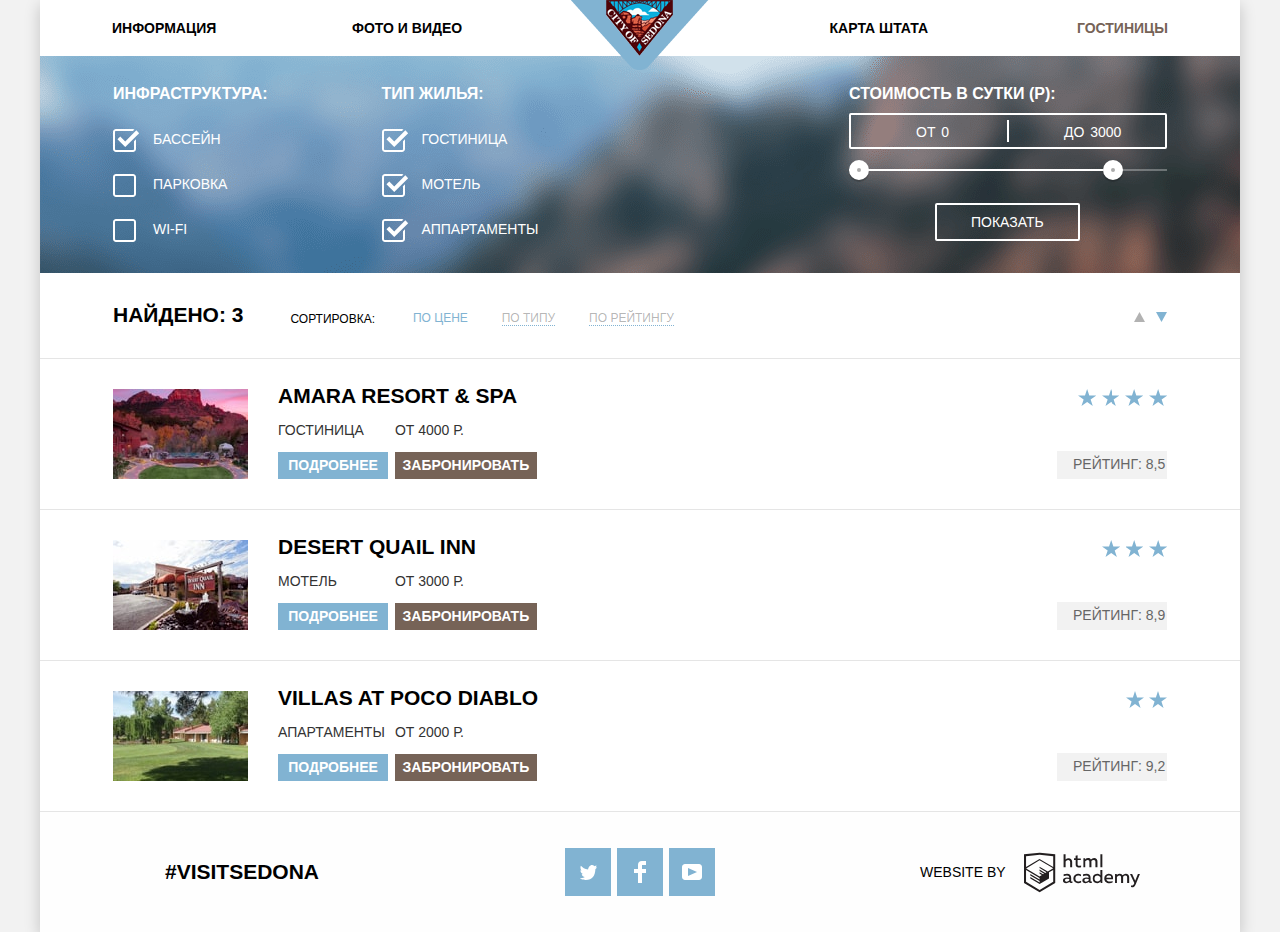
==== commit 0ee2fadc: "исправили конфликт" ====
--- a/hotels.html
+++ b/hotels.html
@@ -5,18 +5,8 @@
     <meta charset="utf-8">
     <title>Выбор гостиницы в Седоне</title>
     <link href="https://fonts.googleapis.com/css?family=PT+Sans+Narrow:400,700&amp;subset=cyrillic" rel="stylesheet">
-<<<<<<< HEAD
     <link href="css/normalize-min.css" rel="stylesheet">
     <link href="css/style-min.css" rel="stylesheet">
-=======
-<<<<<<< HEAD
-    <link href="css/normalize-min.css" rel="stylesheet">
-    <link href="css/style-min.css" rel="stylesheet">
-=======
-    <link href="css/normalize.css" rel="stylesheet">
-    <link href="css/style.css" rel="stylesheet">
->>>>>>> 19877b1b16d59af5ebf6a9453ec626b537cfce53
->>>>>>> aa177bcf7e4fb67828f48dafa22d466082a6e4ee
 </head>
 
 <body>
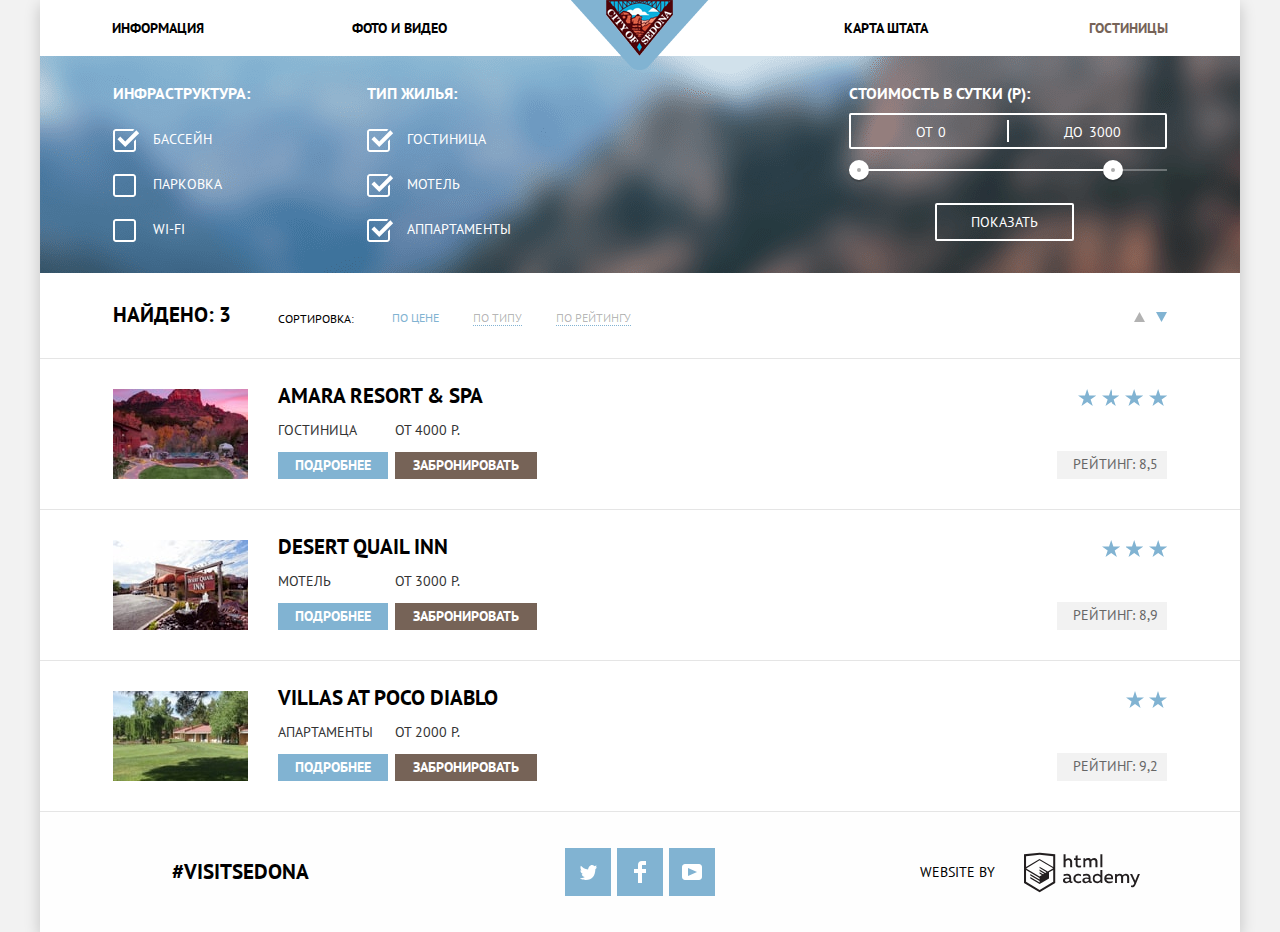
==== commit c0c29a34: "исправ. шр" ====
--- a/hotels.html
+++ b/hotels.html
@@ -4,7 +4,7 @@
 <head>
     <meta charset="utf-8">
     <title>Выбор гостиницы в Седоне</title>
-    <link href="https://fonts.googleapis.com/css?family=PT+Sans+Narrow:400,700&amp;subset=cyrillic" rel="stylesheet">
+    <link href="https://fonts.googleapis.com/css?family=PT+Sans:400,700&amp;subset=cyrillic" rel="stylesheet">
     <link href="css/normalize-min.css" rel="stylesheet">
     <link href="css/style-min.css" rel="stylesheet">
 </head>
